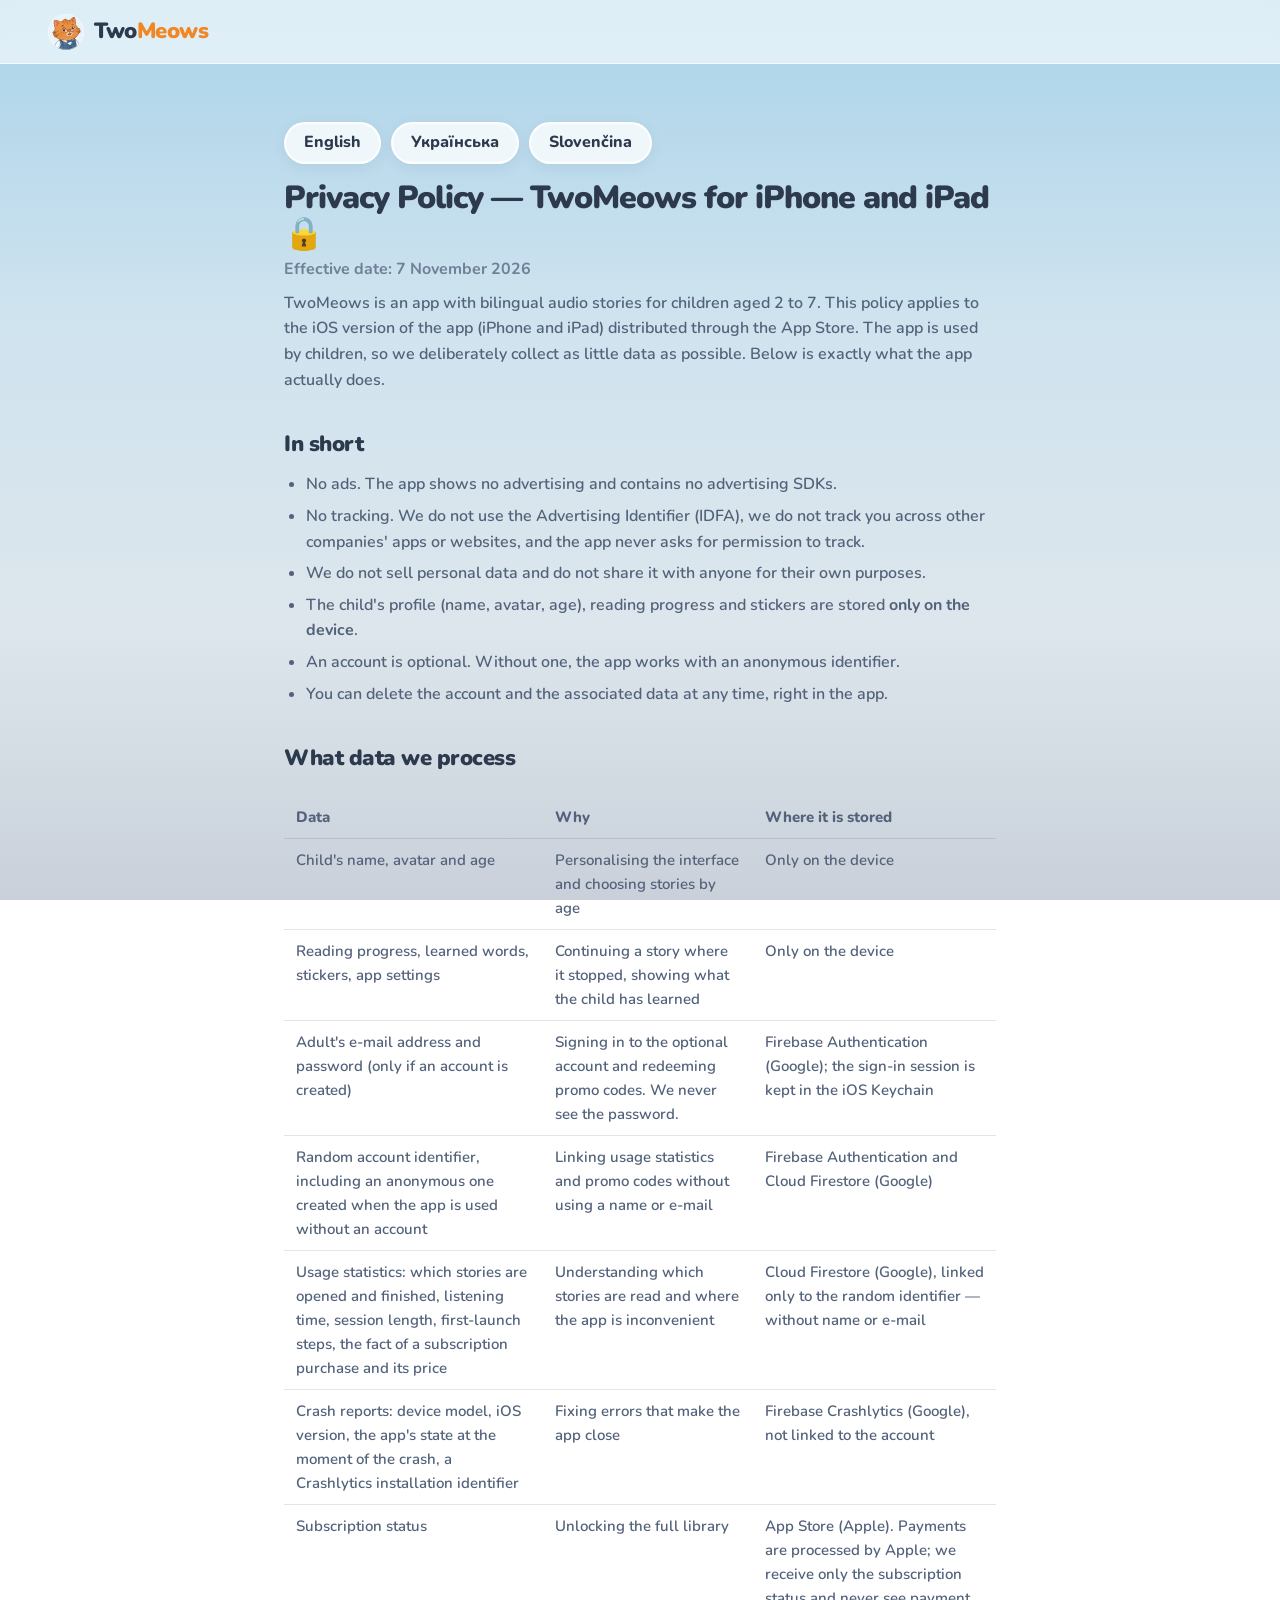
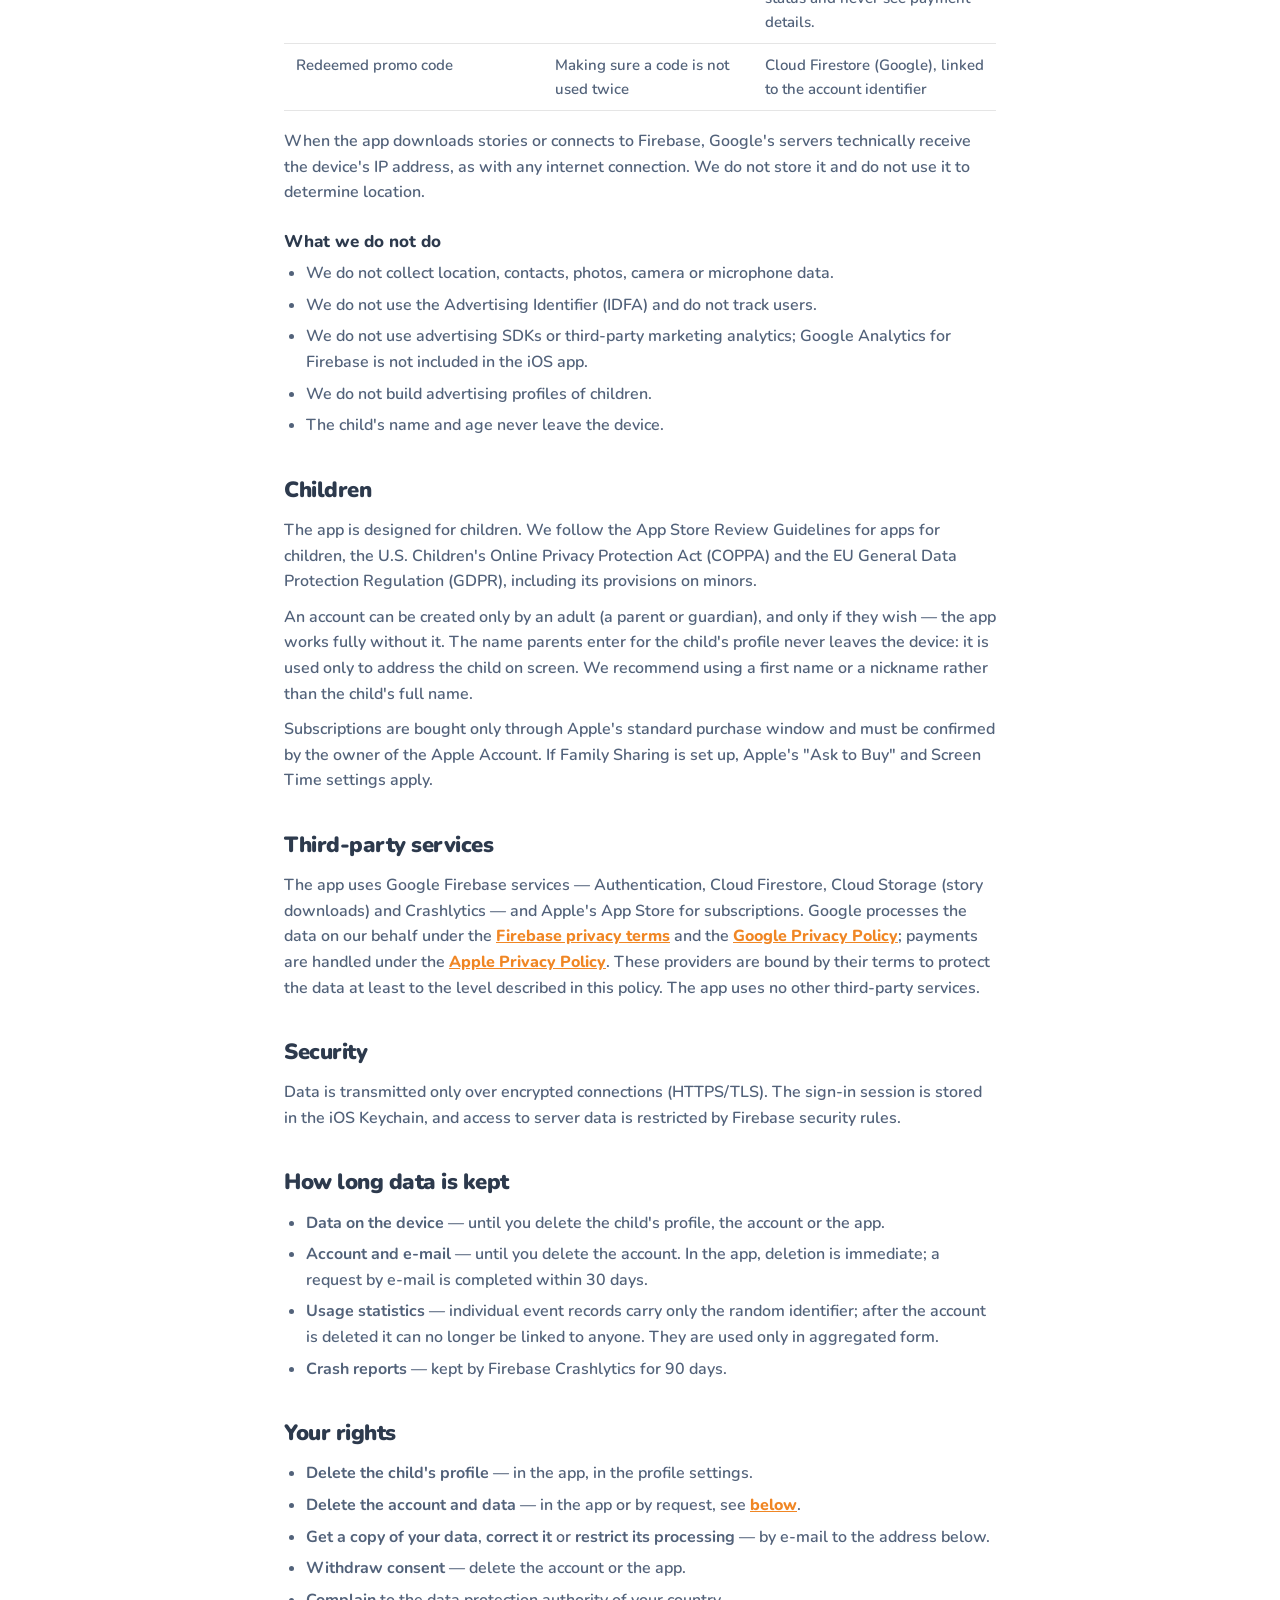
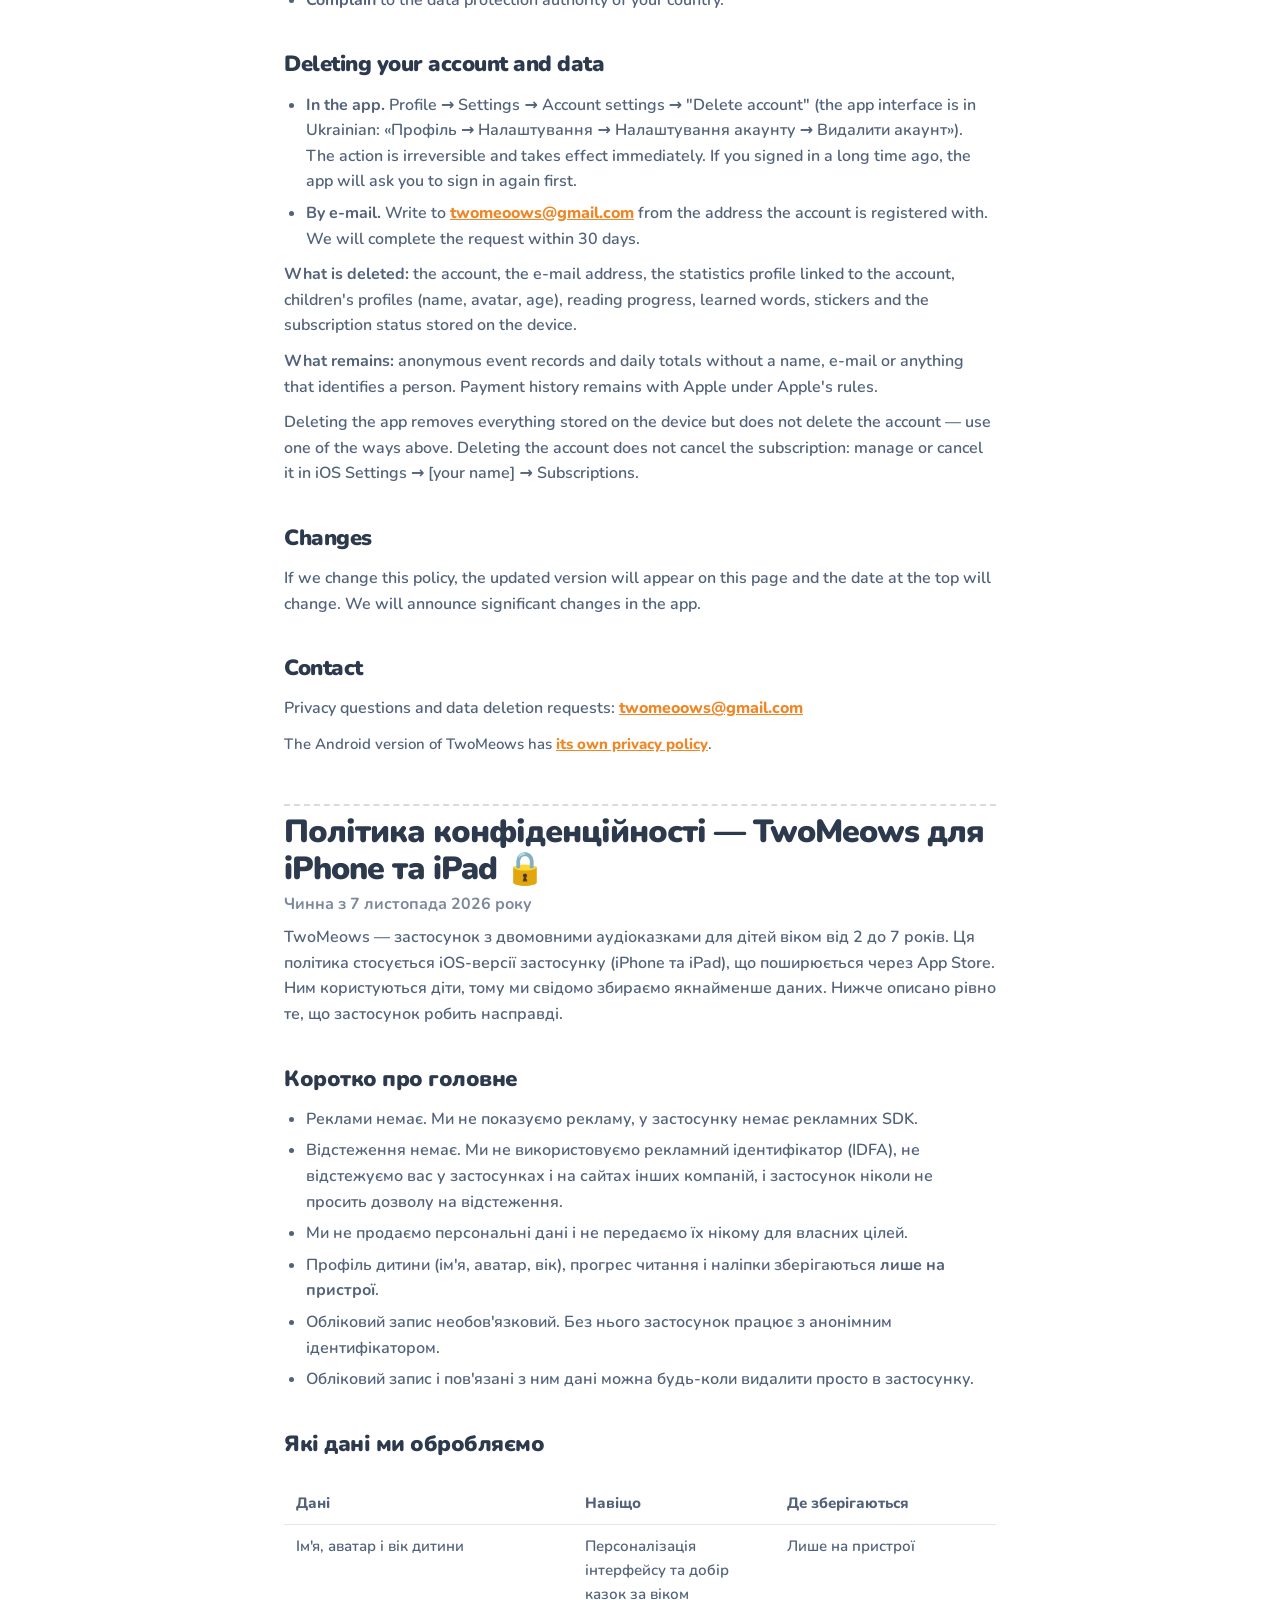
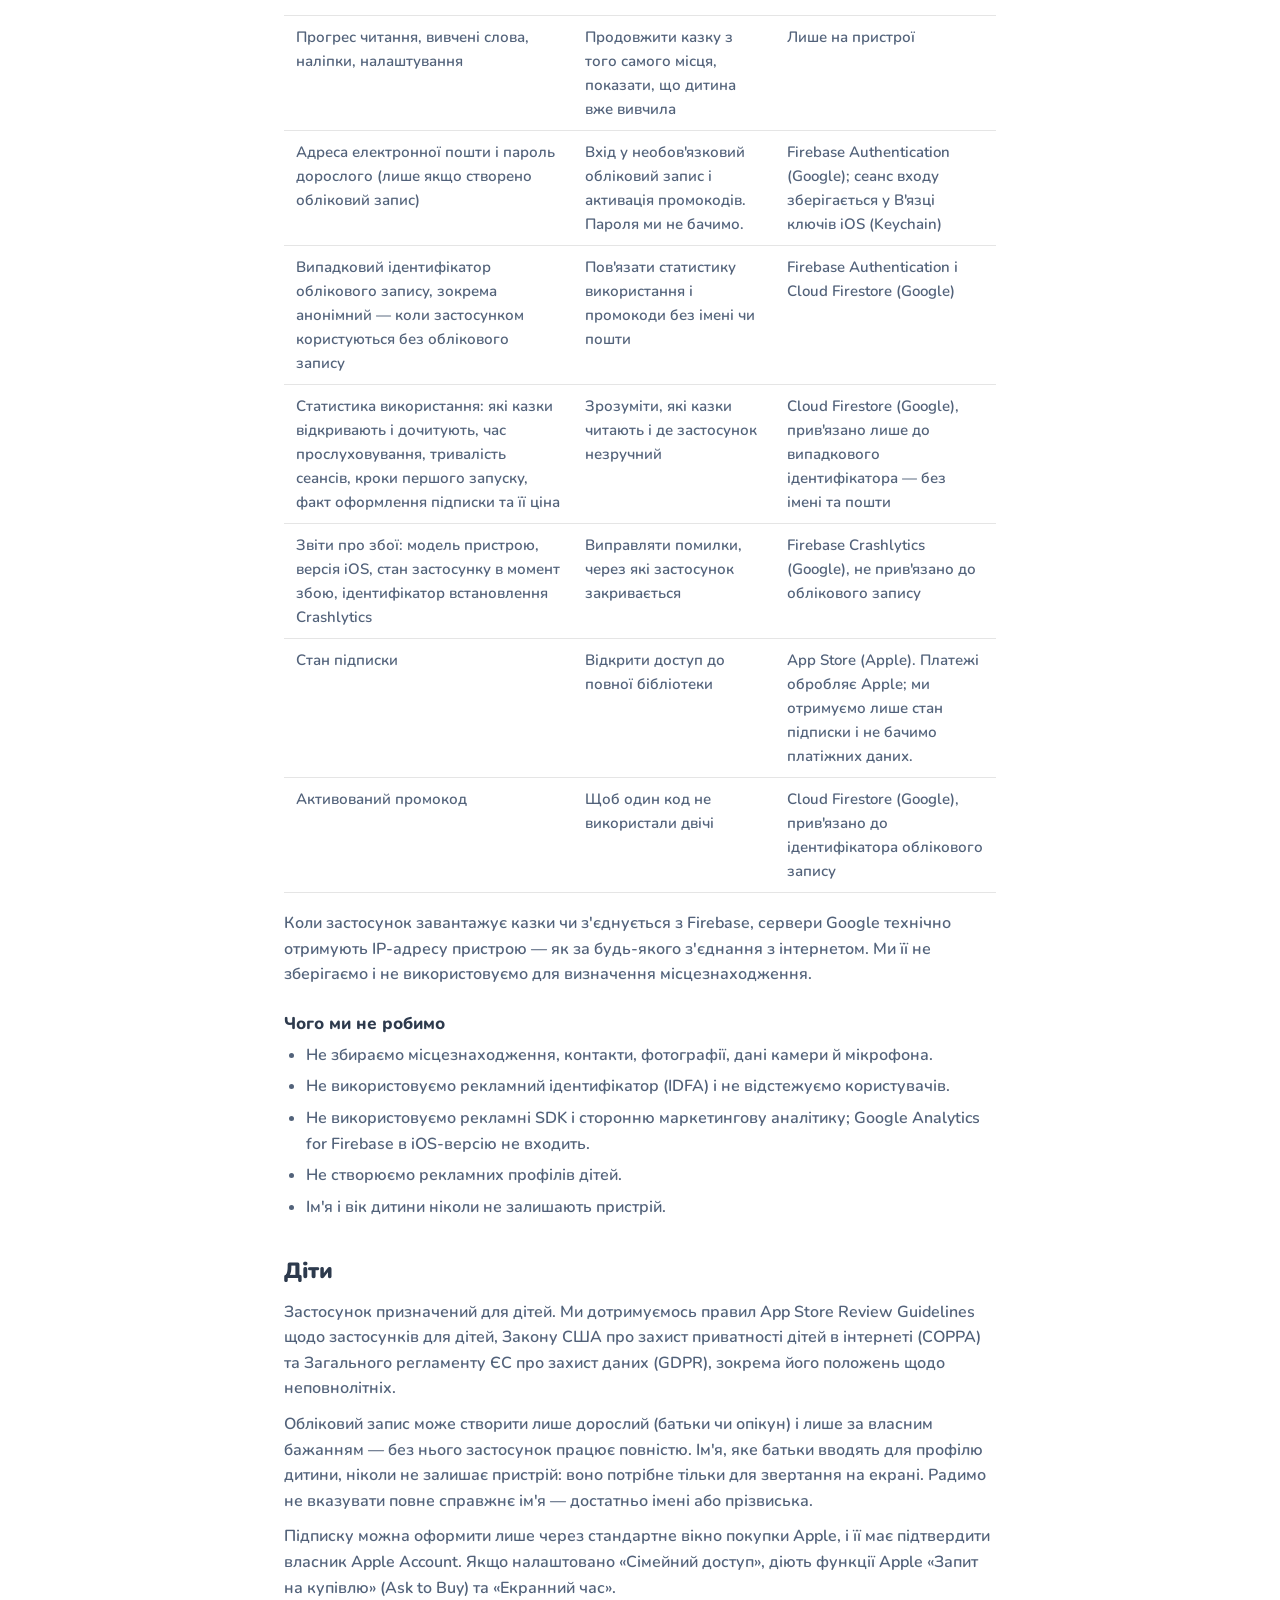
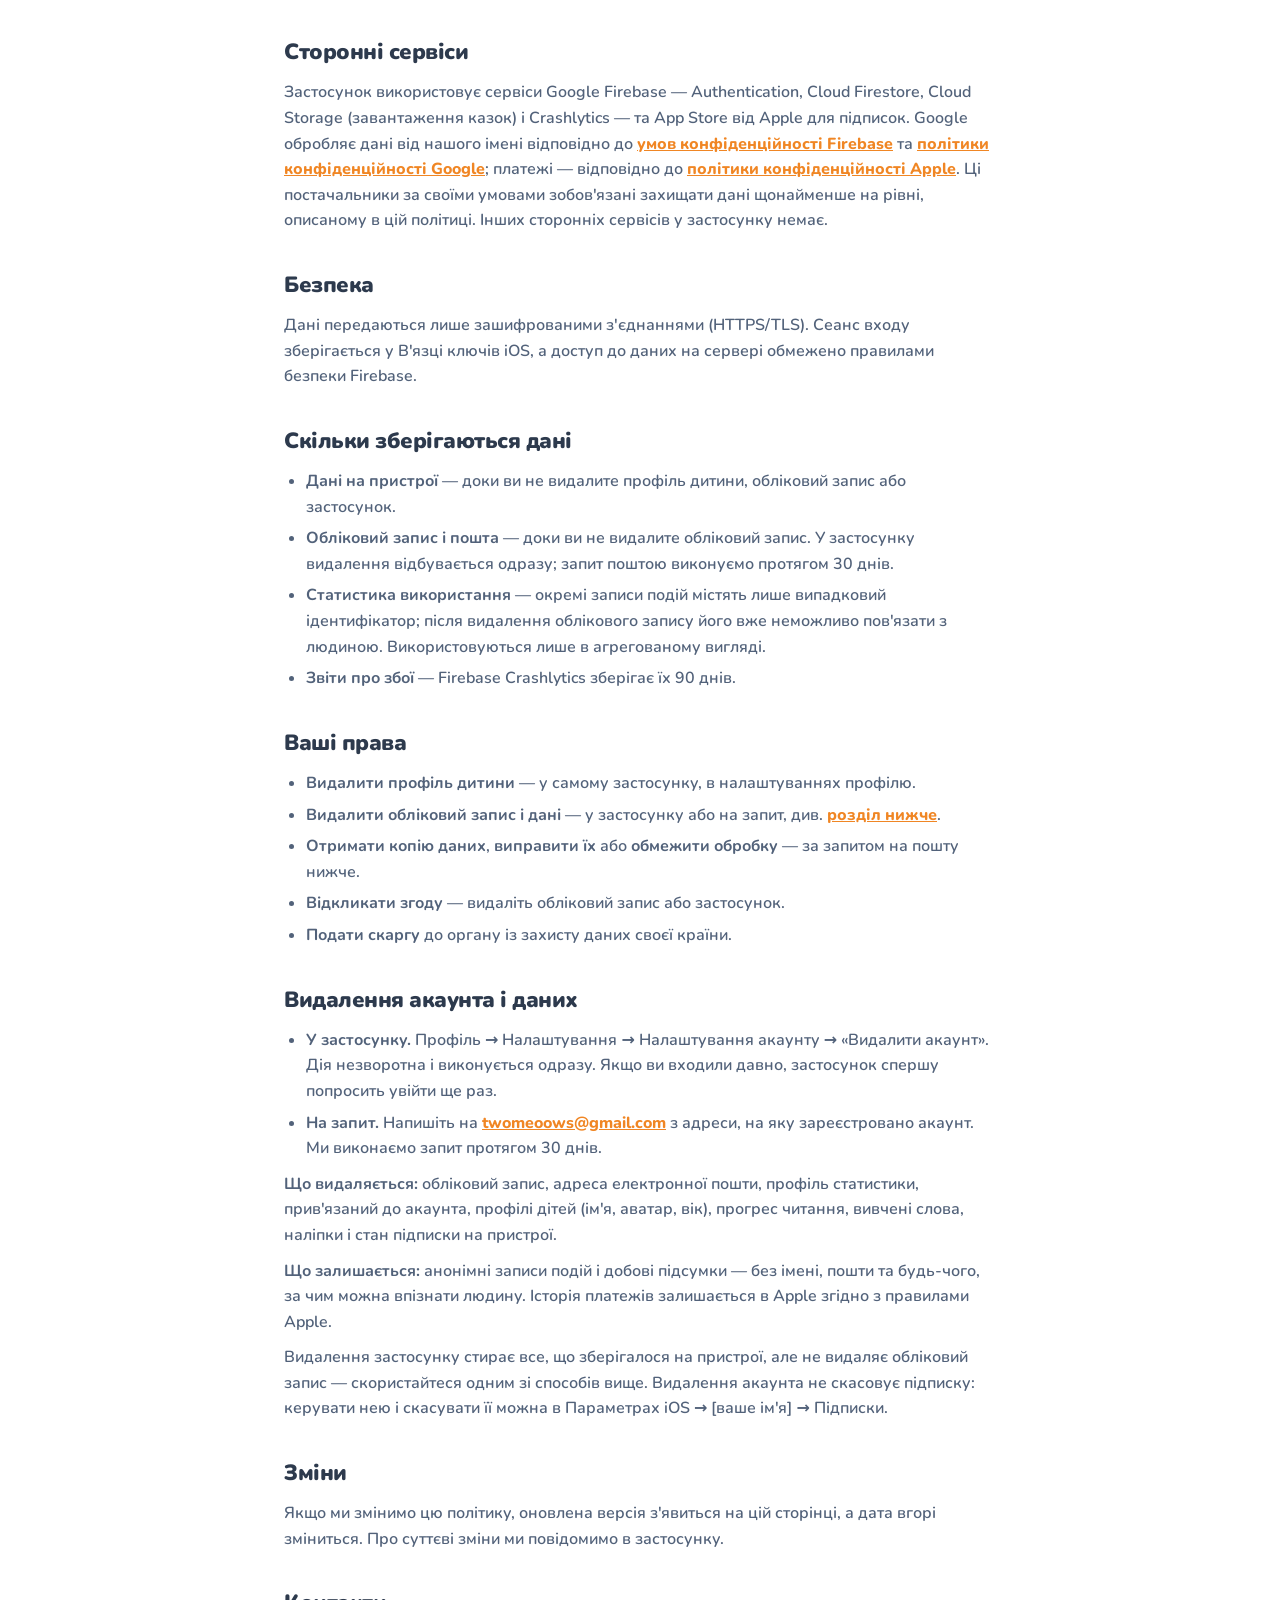
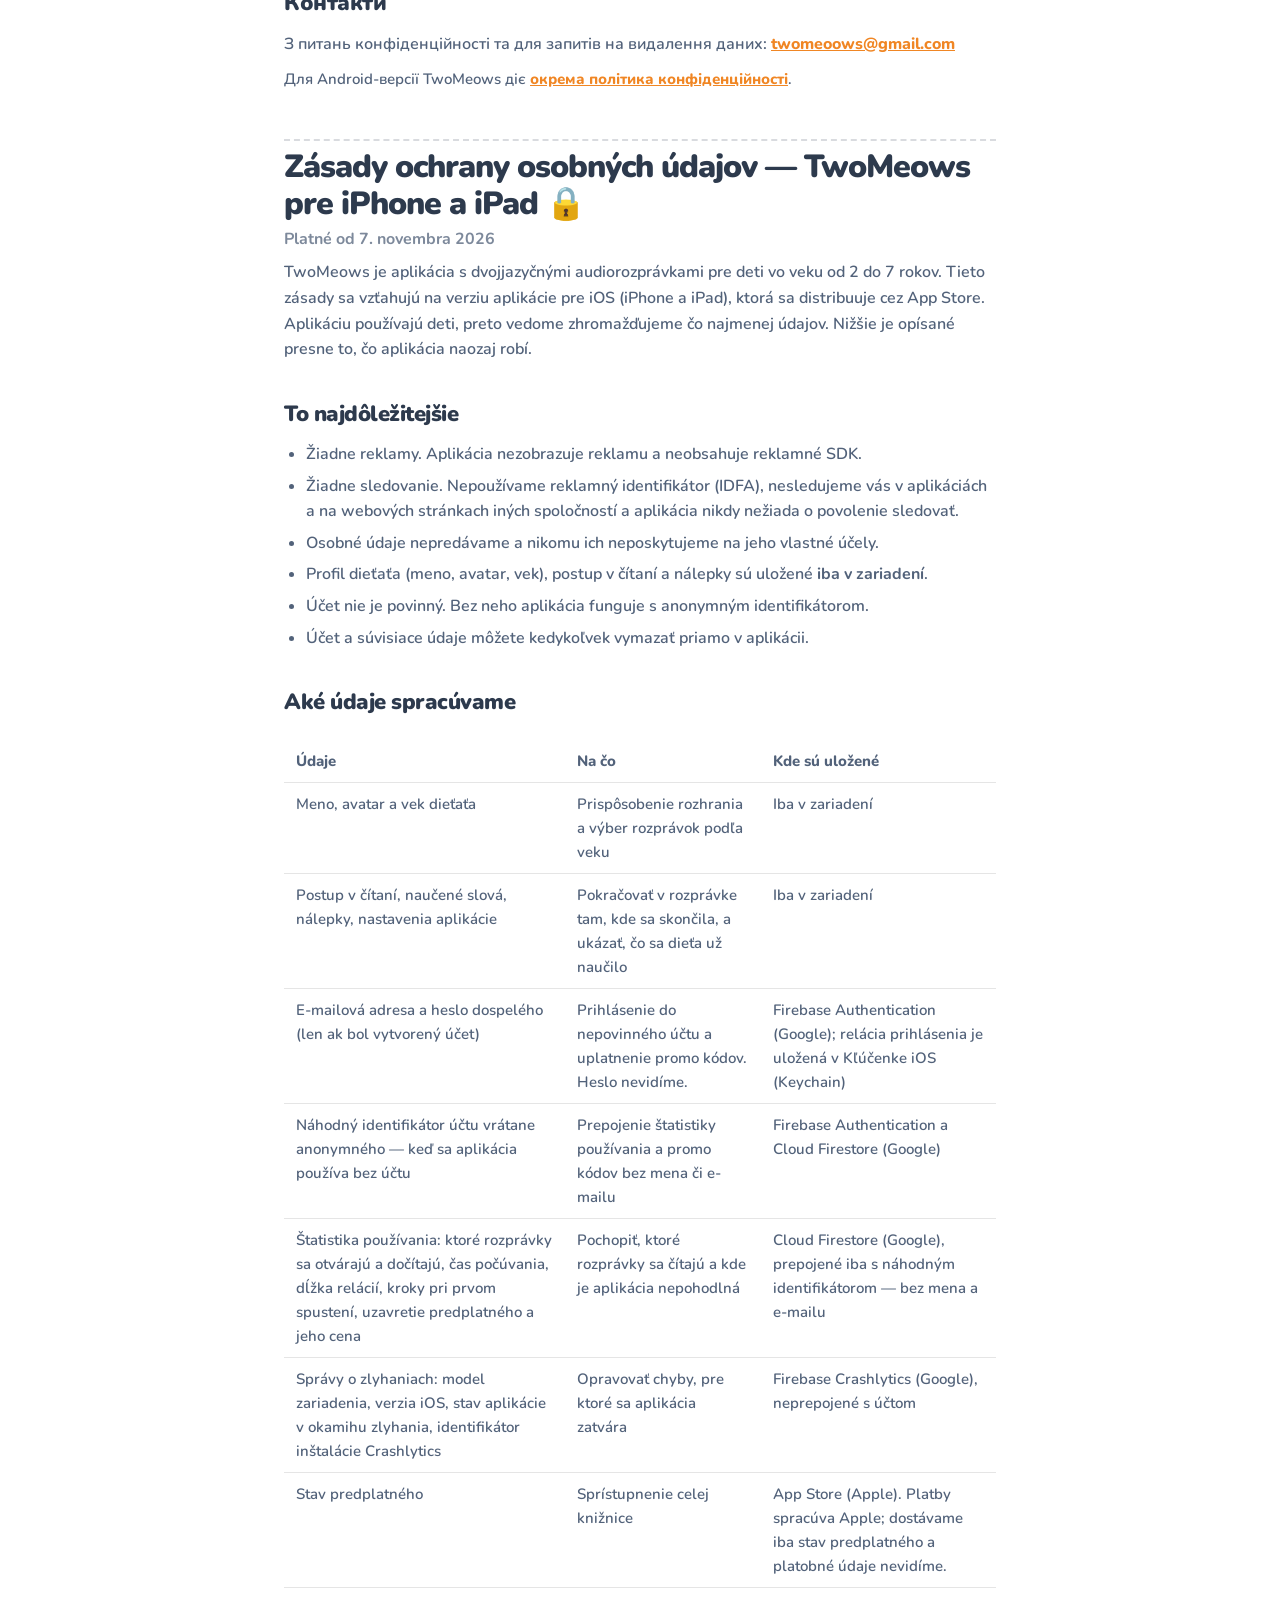
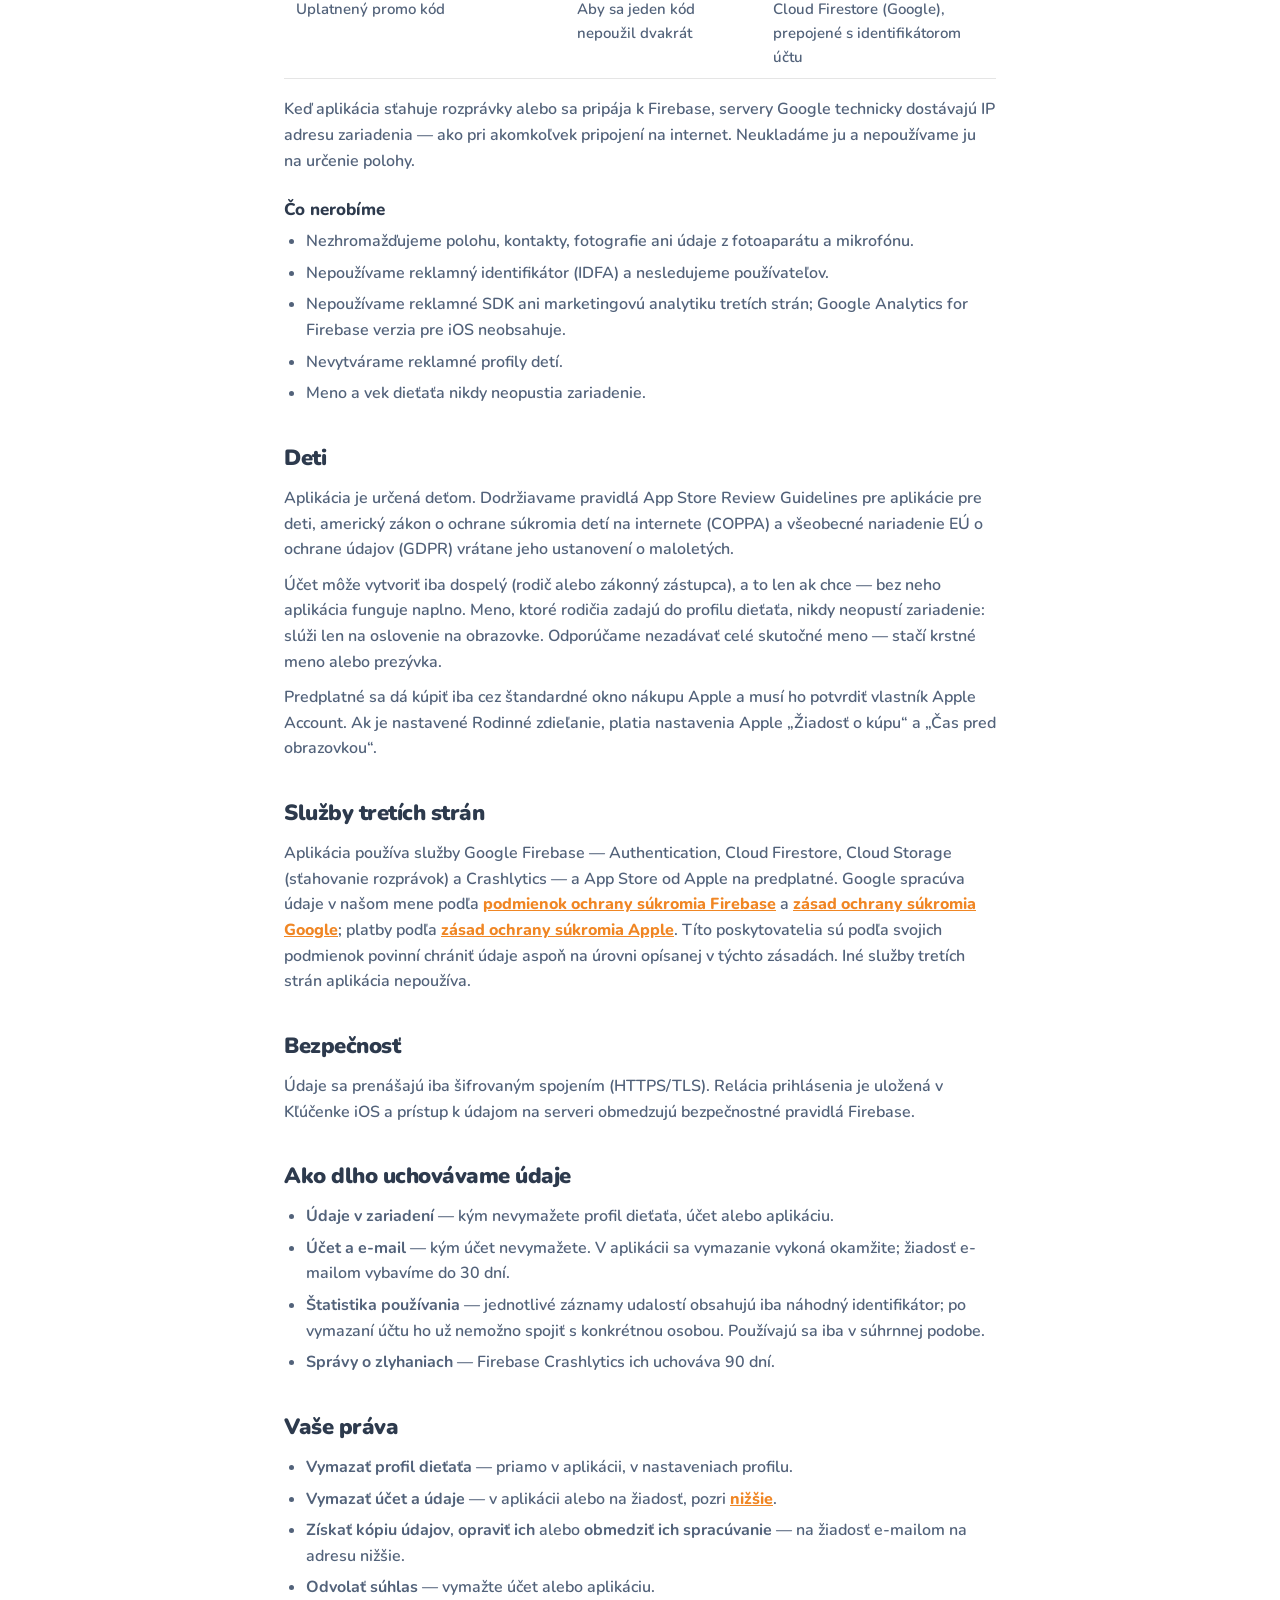
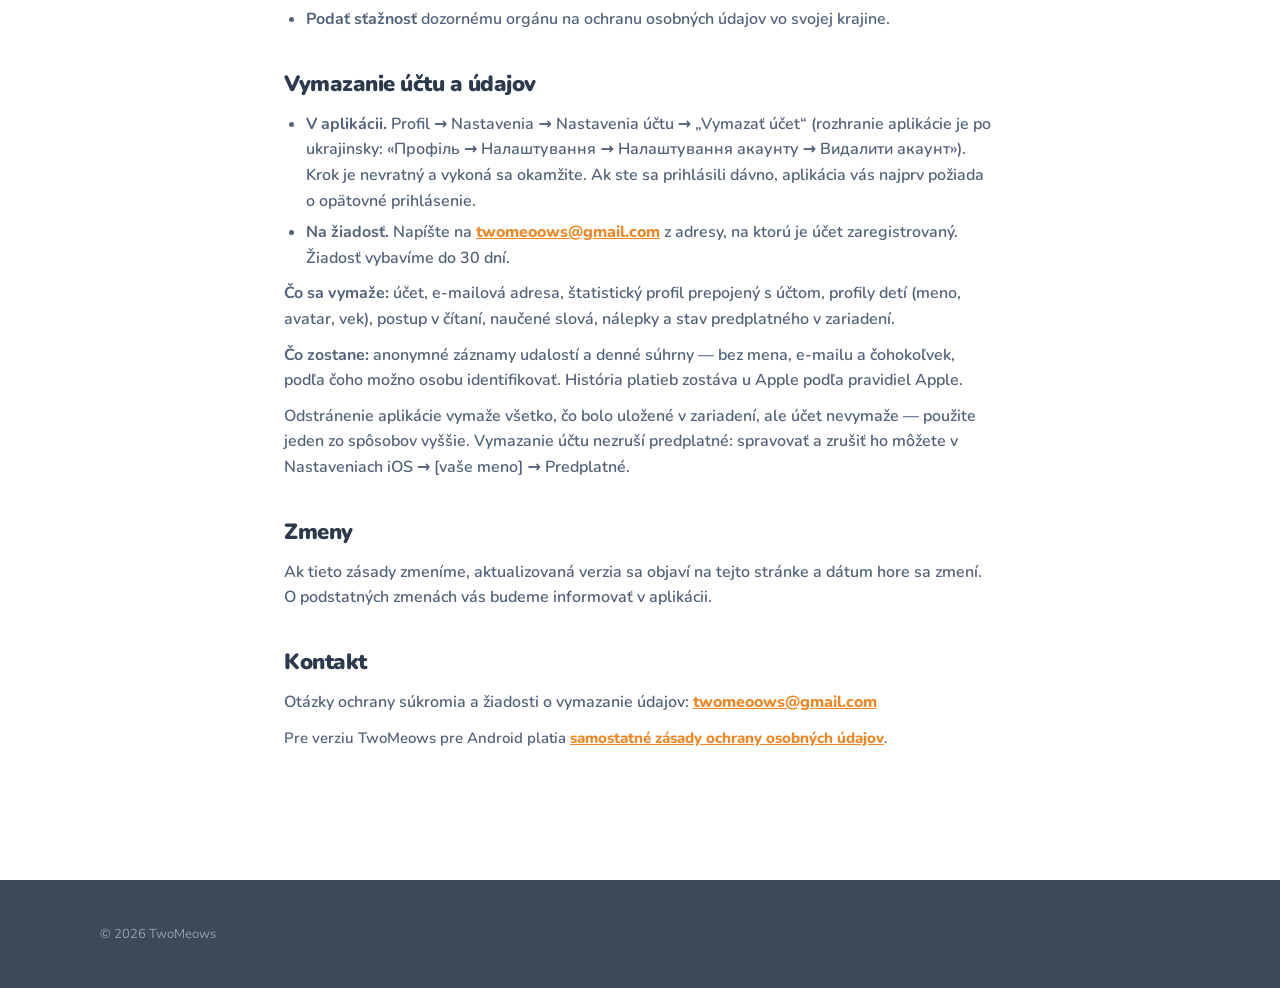
==== privacy-ios.html @ a8e54d24 "Політика конфіденційності для iOS-версії (App Store) Окрема сторінка privacy-ios.html трьома мовами " ====
<!DOCTYPE html>
<html lang="en">
<head>
  <meta charset="UTF-8">
  <meta name="viewport" content="width=device-width, initial-scale=1.0">
  <title>Privacy Policy (iOS) — TwoMeows</title>
  <meta name="description" content="Privacy policy of TwoMeows for iPhone and iPad: what data the app processes, where it is stored, and how to delete it.">
  <meta name="theme-color" content="#a9d3e9">
  <link rel="canonical" href="https://twomeows.github.io/privacy-ios.html">
  <meta property="og:title" content="Privacy Policy (iOS) — TwoMeows">
  <meta property="og:type" content="article">
  <meta property="og:url" content="https://twomeows.github.io/privacy-ios.html">
  <meta property="og:site_name" content="TwoMeows">
  <link rel="icon" type="image/svg+xml" href="assets/favicon.svg">
  <link rel="preconnect" href="https://fonts.googleapis.com">
  <link rel="preconnect" href="https://fonts.gstatic.com" crossorigin>
  <link href="https://fonts.googleapis.com/css2?family=Nunito:wght@400;600;700;800;900&display=swap" rel="stylesheet">
  <link rel="stylesheet" href="css/style.css">
  <style>
    /* Same layout as privacy.html (the Android policy), plus a language switch:
       App Review reads English, the site's main audience reads Ukrainian and Slovak. */
    .legal { max-width: 760px; margin: 0 auto; padding: calc(var(--header-h) + 40px) 24px 80px; }
    .legal h1 { font-size: 32px; margin-bottom: 4px; }
    .legal h2 { font-size: 22px; text-align: left; margin: 34px 0 10px; }
    .legal h3 { font-size: 17px; text-align: left; margin: 22px 0 6px; }
    .legal p, .legal li { color: var(--ink-soft); font-weight: 600; }
    .legal p { margin-bottom: 10px; }
    .legal ul { padding-left: 22px; margin-bottom: 10px; }
    .legal li { margin-bottom: 6px; }
    .legal .updated { color: var(--ink-soft); font-weight: 700; opacity: .75; margin-bottom: 8px; }
    .legal table { width: 100%; border-collapse: collapse; margin: 10px 0 18px; font-size: 15px; }
    .legal th, .legal td { text-align: left; padding: 9px 12px; border-bottom: 1px solid rgba(0,0,0,.1); vertical-align: top; color: var(--ink-soft); font-weight: 600; }
    .legal th { font-weight: 800; }
    .legal .tablewrap { overflow-x: auto; }
    .legal a { color: var(--accent-dark); font-weight: 800; }
    .langs { display: flex; flex-wrap: wrap; gap: 10px; margin: 18px 0 8px; }
    .langs a {
      text-decoration: none; color: var(--ink); font-weight: 800;
      background: var(--card-bg); border: 2px solid var(--card-border);
      border-radius: 999px; padding: 6px 18px; box-shadow: var(--shadow-soft);
    }
    .langs a:hover { color: var(--accent-dark); }
    .lang-block { border-top: 2px dashed rgba(45, 58, 77, .18); margin-top: 48px; padding-top: 8px; }
    .lang-block:first-of-type { border-top: 0; margin-top: 8px; }
    .platform-note { font-size: 15px; }
    @media (max-width: 520px) {
      .legal { padding-left: 16px; padding-right: 16px; }
      .legal h1 { font-size: 26px; }
      .legal th, .legal td { padding: 8px 8px; font-size: 14px; overflow-wrap: anywhere; }
    }
  </style>
</head>
<body>
  <header class="site-header">
    <a class="logo" href="index.html">
      <img src="assets/cats/meows_logo.svg" alt="" class="logo-icon">
      <span class="logo-text">Two<em>Meows</em></span>
    </a>
  </header>

  <main class="legal">
    <nav class="langs" aria-label="Language">
      <a href="#en" hreflang="en">English</a>
      <a href="#uk" hreflang="uk">Українська</a>
      <a href="#sk" hreflang="sk">Slovenčina</a>
    </nav>

    <!-- ═══════════════ ENGLISH ═══════════════ -->
    <section class="lang-block" id="en" lang="en">
      <h1>Privacy Policy — TwoMeows for iPhone and iPad 🔒</h1>
      <p class="updated">Effective date: 7 November 2026</p>

      <p>TwoMeows is an app with bilingual audio stories for children aged 2 to 7. This policy
      applies to the iOS version of the app (iPhone and iPad) distributed through the App Store.
      The app is used by children, so we deliberately collect as little data as possible.
      Below is exactly what the app actually does.</p>

      <h2>In short</h2>
      <ul>
        <li>No ads. The app shows no advertising and contains no advertising SDKs.</li>
        <li>No tracking. We do not use the Advertising Identifier (IDFA), we do not track you
        across other companies' apps or websites, and the app never asks for permission to track.</li>
        <li>We do not sell personal data and do not share it with anyone for their own purposes.</li>
        <li>The child's profile (name, avatar, age), reading progress and stickers are stored
        <strong>only on the device</strong>.</li>
        <li>An account is optional. Without one, the app works with an anonymous identifier.</li>
        <li>You can delete the account and the associated data at any time, right in the app.</li>
      </ul>

      <h2>What data we process</h2>
      <div class="tablewrap">
      <table>
        <thead>
          <tr><th>Data</th><th>Why</th><th>Where it is stored</th></tr>
        </thead>
        <tbody>
          <tr>
            <td>Child's name, avatar and age</td>
            <td>Personalising the interface and choosing stories by age</td>
            <td>Only on the device</td>
          </tr>
          <tr>
            <td>Reading progress, learned words, stickers, app settings</td>
            <td>Continuing a story where it stopped, showing what the child has learned</td>
            <td>Only on the device</td>
          </tr>
          <tr>
            <td>Adult's e-mail address and password (only if an account is created)</td>
            <td>Signing in to the optional account and redeeming promo codes. We never see the password.</td>
            <td>Firebase Authentication (Google); the sign-in session is kept in the iOS Keychain</td>
          </tr>
          <tr>
            <td>Random account identifier, including an anonymous one created when the app is used without an account</td>
            <td>Linking usage statistics and promo codes without using a name or e-mail</td>
            <td>Firebase Authentication and Cloud Firestore (Google)</td>
          </tr>
          <tr>
            <td>Usage statistics: which stories are opened and finished, listening time, session length, first-launch steps, the fact of a subscription purchase and its price</td>
            <td>Understanding which stories are read and where the app is inconvenient</td>
            <td>Cloud Firestore (Google), linked only to the random identifier — without name or e-mail</td>
          </tr>
          <tr>
            <td>Crash reports: device model, iOS version, the app's state at the moment of the crash, a Crashlytics installation identifier</td>
            <td>Fixing errors that make the app close</td>
            <td>Firebase Crashlytics (Google), not linked to the account</td>
          </tr>
          <tr>
            <td>Subscription status</td>
            <td>Unlocking the full library</td>
            <td>App Store (Apple). Payments are processed by Apple; we receive only the subscription status and never see payment details.</td>
          </tr>
          <tr>
            <td>Redeemed promo code</td>
            <td>Making sure a code is not used twice</td>
            <td>Cloud Firestore (Google), linked to the account identifier</td>
          </tr>
        </tbody>
      </table>
      </div>
      <p>When the app downloads stories or connects to Firebase, Google's servers technically
      receive the device's IP address, as with any internet connection. We do not store it and do
      not use it to determine location.</p>

      <h3>What we do not do</h3>
      <ul>
        <li>We do not collect location, contacts, photos, camera or microphone data.</li>
        <li>We do not use the Advertising Identifier (IDFA) and do not track users.</li>
        <li>We do not use advertising SDKs or third-party marketing analytics; Google Analytics for Firebase is not included in the iOS app.</li>
        <li>We do not build advertising profiles of children.</li>
        <li>The child's name and age never leave the device.</li>
      </ul>

      <h2>Children</h2>
      <p>The app is designed for children. We follow the App Store Review Guidelines for apps for
      children, the U.S. Children's Online Privacy Protection Act (COPPA) and the EU General Data
      Protection Regulation (GDPR), including its provisions on minors.</p>
      <p>An account can be created only by an adult (a parent or guardian), and only if they wish —
      the app works fully without it. The name parents enter for the child's profile never leaves
      the device: it is used only to address the child on screen. We recommend using a first name
      or a nickname rather than the child's full name.</p>
      <p>Subscriptions are bought only through Apple's standard purchase window and must be
      confirmed by the owner of the Apple Account. If Family Sharing is set up, Apple's
      "Ask to Buy" and Screen Time settings apply.</p>

      <h2>Third-party services</h2>
      <p>The app uses Google Firebase services — Authentication, Cloud Firestore, Cloud Storage
      (story downloads) and Crashlytics — and Apple's App Store for subscriptions. Google
      processes the data on our behalf under the
      <a href="https://firebase.google.com/support/privacy" target="_blank" rel="noopener">Firebase privacy terms</a>
      and the <a href="https://policies.google.com/privacy" target="_blank" rel="noopener">Google Privacy Policy</a>;
      payments are handled under the
      <a href="https://www.apple.com/legal/privacy/" target="_blank" rel="noopener">Apple Privacy Policy</a>.
      These providers are bound by their terms to protect the data at least to the level described
      in this policy. The app uses no other third-party services.</p>

      <h2>Security</h2>
      <p>Data is transmitted only over encrypted connections (HTTPS/TLS). The sign-in session is
      stored in the iOS Keychain, and access to server data is restricted by Firebase security rules.</p>

      <h2>How long data is kept</h2>
      <ul>
        <li><strong>Data on the device</strong> — until you delete the child's profile, the account or the app.</li>
        <li><strong>Account and e-mail</strong> — until you delete the account. In the app, deletion is
        immediate; a request by e-mail is completed within 30 days.</li>
        <li><strong>Usage statistics</strong> — individual event records carry only the random identifier;
        after the account is deleted it can no longer be linked to anyone. They are used only in aggregated form.</li>
        <li><strong>Crash reports</strong> — kept by Firebase Crashlytics for 90 days.</li>
      </ul>

      <h2>Your rights</h2>
      <ul>
        <li><strong>Delete the child's profile</strong> — in the app, in the profile settings.</li>
        <li><strong>Delete the account and data</strong> — in the app or by request, see <a href="#delete-en">below</a>.</li>
        <li><strong>Get a copy of your data</strong>, <strong>correct it</strong> or <strong>restrict its processing</strong> — by e-mail to the address below.</li>
        <li><strong>Withdraw consent</strong> — delete the account or the app.</li>
        <li><strong>Complain</strong> to the data protection authority of your country.</li>
      </ul>

      <h2 id="delete-en">Deleting your account and data</h2>
      <ul>
        <li><strong>In the app.</strong> Profile → Settings → Account settings → "Delete account" (the app interface is in Ukrainian: «Профіль → Налаштування → Налаштування акаунту → Видалити акаунт»).
        The action is irreversible and takes effect immediately. If you signed in a long time ago,
        the app will ask you to sign in again first.</li>
        <li><strong>By e-mail.</strong> Write to <a href="mailto:twomeoows@gmail.com">twomeoows@gmail.com</a>
        from the address the account is registered with. We will complete the request within 30 days.</li>
      </ul>
      <p><strong>What is deleted:</strong> the account, the e-mail address, the statistics profile
      linked to the account, children's profiles (name, avatar, age), reading progress, learned
      words, stickers and the subscription status stored on the device.</p>
      <p><strong>What remains:</strong> anonymous event records and daily totals without a name,
      e-mail or anything that identifies a person. Payment history remains with Apple under Apple's rules.</p>
      <p>Deleting the app removes everything stored on the device but does not delete the account —
      use one of the ways above. Deleting the account does not cancel the subscription: manage or
      cancel it in iOS Settings → [your name] → Subscriptions.</p>

      <h2>Changes</h2>
      <p>If we change this policy, the updated version will appear on this page and the date at the
      top will change. We will announce significant changes in the app.</p>

      <h2>Contact</h2>
      <p>Privacy questions and data deletion requests:
      <a href="mailto:twomeoows@gmail.com">twomeoows@gmail.com</a></p>
      <p class="platform-note">The Android version of TwoMeows has <a href="privacy.html">its own privacy policy</a>.</p>
    </section>

    <!-- ═══════════════ УКРАЇНСЬКА ═══════════════ -->
    <section class="lang-block" id="uk" lang="uk">
      <h1>Політика конфіденційності — TwoMeows для iPhone та iPad 🔒</h1>
      <p class="updated">Чинна з 7 листопада 2026 року</p>

      <p>TwoMeows — застосунок з двомовними аудіоказками для дітей віком від 2 до 7 років. Ця
      політика стосується iOS-версії застосунку (iPhone та iPad), що поширюється через App Store.
      Ним користуються діти, тому ми свідомо збираємо якнайменше даних. Нижче описано рівно те,
      що застосунок робить насправді.</p>

      <h2>Коротко про головне</h2>
      <ul>
        <li>Реклами немає. Ми не показуємо рекламу, у застосунку немає рекламних SDK.</li>
        <li>Відстеження немає. Ми не використовуємо рекламний ідентифікатор (IDFA), не відстежуємо
        вас у застосунках і на сайтах інших компаній, і застосунок ніколи не просить дозволу на відстеження.</li>
        <li>Ми не продаємо персональні дані і не передаємо їх нікому для власних цілей.</li>
        <li>Профіль дитини (ім'я, аватар, вік), прогрес читання і наліпки зберігаються
        <strong>лише на пристрої</strong>.</li>
        <li>Обліковий запис необов'язковий. Без нього застосунок працює з анонімним ідентифікатором.</li>
        <li>Обліковий запис і пов'язані з ним дані можна будь-коли видалити просто в застосунку.</li>
      </ul>

      <h2>Які дані ми обробляємо</h2>
      <div class="tablewrap">
      <table>
        <thead>
          <tr><th>Дані</th><th>Навіщо</th><th>Де зберігаються</th></tr>
        </thead>
        <tbody>
          <tr>
            <td>Ім'я, аватар і вік дитини</td>
            <td>Персоналізація інтерфейсу та добір казок за віком</td>
            <td>Лише на пристрої</td>
          </tr>
          <tr>
            <td>Прогрес читання, вивчені слова, наліпки, налаштування</td>
            <td>Продовжити казку з того самого місця, показати, що дитина вже вивчила</td>
            <td>Лише на пристрої</td>
          </tr>
          <tr>
            <td>Адреса електронної пошти і пароль дорослого (лише якщо створено обліковий запис)</td>
            <td>Вхід у необов'язковий обліковий запис і активація промокодів. Пароля ми не бачимо.</td>
            <td>Firebase Authentication (Google); сеанс входу зберігається у В'язці ключів iOS (Keychain)</td>
          </tr>
          <tr>
            <td>Випадковий ідентифікатор облікового запису, зокрема анонімний — коли застосунком користуються без облікового запису</td>
            <td>Пов'язати статистику використання і промокоди без імені чи пошти</td>
            <td>Firebase Authentication і Cloud Firestore (Google)</td>
          </tr>
          <tr>
            <td>Статистика використання: які казки відкривають і дочитують, час прослуховування, тривалість сеансів, кроки першого запуску, факт оформлення підписки та її ціна</td>
            <td>Зрозуміти, які казки читають і де застосунок незручний</td>
            <td>Cloud Firestore (Google), прив'язано лише до випадкового ідентифікатора — без імені та пошти</td>
          </tr>
          <tr>
            <td>Звіти про збої: модель пристрою, версія iOS, стан застосунку в момент збою, ідентифікатор встановлення Crashlytics</td>
            <td>Виправляти помилки, через які застосунок закривається</td>
            <td>Firebase Crashlytics (Google), не прив'язано до облікового запису</td>
          </tr>
          <tr>
            <td>Стан підписки</td>
            <td>Відкрити доступ до повної бібліотеки</td>
            <td>App Store (Apple). Платежі обробляє Apple; ми отримуємо лише стан підписки і не бачимо платіжних даних.</td>
          </tr>
          <tr>
            <td>Активований промокод</td>
            <td>Щоб один код не використали двічі</td>
            <td>Cloud Firestore (Google), прив'язано до ідентифікатора облікового запису</td>
          </tr>
        </tbody>
      </table>
      </div>
      <p>Коли застосунок завантажує казки чи з'єднується з Firebase, сервери Google технічно
      отримують IP-адресу пристрою — як за будь-якого з'єднання з інтернетом. Ми її не зберігаємо
      і не використовуємо для визначення місцезнаходження.</p>

      <h3>Чого ми не робимо</h3>
      <ul>
        <li>Не збираємо місцезнаходження, контакти, фотографії, дані камери й мікрофона.</li>
        <li>Не використовуємо рекламний ідентифікатор (IDFA) і не відстежуємо користувачів.</li>
        <li>Не використовуємо рекламні SDK і сторонню маркетингову аналітику; Google Analytics for Firebase в iOS-версію не входить.</li>
        <li>Не створюємо рекламних профілів дітей.</li>
        <li>Ім'я і вік дитини ніколи не залишають пристрій.</li>
      </ul>

      <h2>Діти</h2>
      <p>Застосунок призначений для дітей. Ми дотримуємось правил App Store Review Guidelines щодо
      застосунків для дітей, Закону США про захист приватності дітей в інтернеті (COPPA) та
      Загального регламенту ЄС про захист даних (GDPR), зокрема його положень щодо неповнолітніх.</p>
      <p>Обліковий запис може створити лише дорослий (батьки чи опікун) і лише за власним
      бажанням — без нього застосунок працює повністю. Ім'я, яке батьки вводять для профілю
      дитини, ніколи не залишає пристрій: воно потрібне тільки для звертання на екрані. Радимо не
      вказувати повне справжнє ім'я — достатньо імені або прізвиська.</p>
      <p>Підписку можна оформити лише через стандартне вікно покупки Apple, і її має підтвердити
      власник Apple Account. Якщо налаштовано «Сімейний доступ», діють функції Apple
      «Запит на купівлю» (Ask to Buy) та «Екранний час».</p>

      <h2>Сторонні сервіси</h2>
      <p>Застосунок використовує сервіси Google Firebase — Authentication, Cloud Firestore,
      Cloud Storage (завантаження казок) і Crashlytics — та App Store від Apple для підписок.
      Google обробляє дані від нашого імені відповідно до
      <a href="https://firebase.google.com/support/privacy" target="_blank" rel="noopener">умов конфіденційності Firebase</a>
      та <a href="https://policies.google.com/privacy" target="_blank" rel="noopener">політики конфіденційності Google</a>;
      платежі — відповідно до
      <a href="https://www.apple.com/legal/privacy/" target="_blank" rel="noopener">політики конфіденційності Apple</a>.
      Ці постачальники за своїми умовами зобов'язані захищати дані щонайменше на рівні, описаному
      в цій політиці. Інших сторонніх сервісів у застосунку немає.</p>

      <h2>Безпека</h2>
      <p>Дані передаються лише зашифрованими з'єднаннями (HTTPS/TLS). Сеанс входу зберігається у
      В'язці ключів iOS, а доступ до даних на сервері обмежено правилами безпеки Firebase.</p>

      <h2>Скільки зберігаються дані</h2>
      <ul>
        <li><strong>Дані на пристрої</strong> — доки ви не видалите профіль дитини, обліковий запис або застосунок.</li>
        <li><strong>Обліковий запис і пошта</strong> — доки ви не видалите обліковий запис. У застосунку
        видалення відбувається одразу; запит поштою виконуємо протягом 30 днів.</li>
        <li><strong>Статистика використання</strong> — окремі записи подій містять лише випадковий
        ідентифікатор; після видалення облікового запису його вже неможливо пов'язати з людиною.
        Використовуються лише в агрегованому вигляді.</li>
        <li><strong>Звіти про збої</strong> — Firebase Crashlytics зберігає їх 90 днів.</li>
      </ul>

      <h2>Ваші права</h2>
      <ul>
        <li><strong>Видалити профіль дитини</strong> — у самому застосунку, в налаштуваннях профілю.</li>
        <li><strong>Видалити обліковий запис і дані</strong> — у застосунку або на запит, див. <a href="#delete-uk">розділ нижче</a>.</li>
        <li><strong>Отримати копію даних</strong>, <strong>виправити їх</strong> або <strong>обмежити обробку</strong> — за запитом на пошту нижче.</li>
        <li><strong>Відкликати згоду</strong> — видаліть обліковий запис або застосунок.</li>
        <li><strong>Подати скаргу</strong> до органу із захисту даних своєї країни.</li>
      </ul>

      <h2 id="delete-uk">Видалення акаунта і даних</h2>
      <ul>
        <li><strong>У застосунку.</strong> Профіль → Налаштування → Налаштування акаунту →
        «Видалити акаунт». Дія незворотна і виконується одразу. Якщо ви входили давно, застосунок
        спершу попросить увійти ще раз.</li>
        <li><strong>На запит.</strong> Напишіть на <a href="mailto:twomeoows@gmail.com">twomeoows@gmail.com</a>
        з адреси, на яку зареєстровано акаунт. Ми виконаємо запит протягом 30 днів.</li>
      </ul>
      <p><strong>Що видаляється:</strong> обліковий запис, адреса електронної пошти, профіль
      статистики, прив'язаний до акаунта, профілі дітей (ім'я, аватар, вік), прогрес читання,
      вивчені слова, наліпки і стан підписки на пристрої.</p>
      <p><strong>Що залишається:</strong> анонімні записи подій і добові підсумки — без імені,
      пошти та будь-чого, за чим можна впізнати людину. Історія платежів залишається в Apple згідно
      з правилами Apple.</p>
      <p>Видалення застосунку стирає все, що зберігалося на пристрої, але не видаляє обліковий запис —
      скористайтеся одним зі способів вище. Видалення акаунта не скасовує підписку: керувати нею і
      скасувати її можна в Параметрах iOS → [ваше ім'я] → Підписки.</p>

      <h2>Зміни</h2>
      <p>Якщо ми змінимо цю політику, оновлена версія з'явиться на цій сторінці, а дата вгорі
      зміниться. Про суттєві зміни ми повідомимо в застосунку.</p>

      <h2>Контакти</h2>
      <p>З питань конфіденційності та для запитів на видалення даних:
      <a href="mailto:twomeoows@gmail.com">twomeoows@gmail.com</a></p>
      <p class="platform-note">Для Android-версії TwoMeows діє <a href="privacy.html">окрема політика конфіденційності</a>.</p>
    </section>

    <!-- ═══════════════ SLOVENČINA ═══════════════ -->
    <section class="lang-block" id="sk" lang="sk">
      <h1>Zásady ochrany osobných údajov — TwoMeows pre iPhone a iPad 🔒</h1>
      <p class="updated">Platné od 7. novembra 2026</p>

      <p>TwoMeows je aplikácia s dvojjazyčnými audiorozprávkami pre deti vo veku od 2 do 7 rokov.
      Tieto zásady sa vzťahujú na verziu aplikácie pre iOS (iPhone a iPad), ktorá sa distribuuje
      cez App Store. Aplikáciu používajú deti, preto vedome zhromažďujeme čo najmenej údajov.
      Nižšie je opísané presne to, čo aplikácia naozaj robí.</p>

      <h2>To najdôležitejšie</h2>
      <ul>
        <li>Žiadne reklamy. Aplikácia nezobrazuje reklamu a neobsahuje reklamné SDK.</li>
        <li>Žiadne sledovanie. Nepoužívame reklamný identifikátor (IDFA), nesledujeme vás
        v aplikáciách a na webových stránkach iných spoločností a aplikácia nikdy nežiada o povolenie sledovať.</li>
        <li>Osobné údaje nepredávame a nikomu ich neposkytujeme na jeho vlastné účely.</li>
        <li>Profil dieťaťa (meno, avatar, vek), postup v čítaní a nálepky sú uložené
        <strong>iba v zariadení</strong>.</li>
        <li>Účet nie je povinný. Bez neho aplikácia funguje s anonymným identifikátorom.</li>
        <li>Účet a súvisiace údaje môžete kedykoľvek vymazať priamo v aplikácii.</li>
      </ul>

      <h2>Aké údaje spracúvame</h2>
      <div class="tablewrap">
      <table>
        <thead>
          <tr><th>Údaje</th><th>Na čo</th><th>Kde sú uložené</th></tr>
        </thead>
        <tbody>
          <tr>
            <td>Meno, avatar a vek dieťaťa</td>
            <td>Prispôsobenie rozhrania a výber rozprávok podľa veku</td>
            <td>Iba v zariadení</td>
          </tr>
          <tr>
            <td>Postup v čítaní, naučené slová, nálepky, nastavenia aplikácie</td>
            <td>Pokračovať v rozprávke tam, kde sa skončila, a ukázať, čo sa dieťa už naučilo</td>
            <td>Iba v zariadení</td>
          </tr>
          <tr>
            <td>E-mailová adresa a heslo dospelého (len ak bol vytvorený účet)</td>
            <td>Prihlásenie do nepovinného účtu a uplatnenie promo kódov. Heslo nevidíme.</td>
            <td>Firebase Authentication (Google); relácia prihlásenia je uložená v Kľúčenke iOS (Keychain)</td>
          </tr>
          <tr>
            <td>Náhodný identifikátor účtu vrátane anonymného — keď sa aplikácia používa bez účtu</td>
            <td>Prepojenie štatistiky používania a promo kódov bez mena či e-mailu</td>
            <td>Firebase Authentication a Cloud Firestore (Google)</td>
          </tr>
          <tr>
            <td>Štatistika používania: ktoré rozprávky sa otvárajú a dočítajú, čas počúvania, dĺžka relácií, kroky pri prvom spustení, uzavretie predplatného a jeho cena</td>
            <td>Pochopiť, ktoré rozprávky sa čítajú a kde je aplikácia nepohodlná</td>
            <td>Cloud Firestore (Google), prepojené iba s náhodným identifikátorom — bez mena a e-mailu</td>
          </tr>
          <tr>
            <td>Správy o zlyhaniach: model zariadenia, verzia iOS, stav aplikácie v okamihu zlyhania, identifikátor inštalácie Crashlytics</td>
            <td>Opravovať chyby, pre ktoré sa aplikácia zatvára</td>
            <td>Firebase Crashlytics (Google), neprepojené s účtom</td>
          </tr>
          <tr>
            <td>Stav predplatného</td>
            <td>Sprístupnenie celej knižnice</td>
            <td>App Store (Apple). Platby spracúva Apple; dostávame iba stav predplatného a platobné údaje nevidíme.</td>
          </tr>
          <tr>
            <td>Uplatnený promo kód</td>
            <td>Aby sa jeden kód nepoužil dvakrát</td>
            <td>Cloud Firestore (Google), prepojené s identifikátorom účtu</td>
          </tr>
        </tbody>
      </table>
      </div>
      <p>Keď aplikácia sťahuje rozprávky alebo sa pripája k Firebase, servery Google technicky
      dostávajú IP adresu zariadenia — ako pri akomkoľvek pripojení na internet. Neukladáme ju
      a nepoužívame ju na určenie polohy.</p>

      <h3>Čo nerobíme</h3>
      <ul>
        <li>Nezhromažďujeme polohu, kontakty, fotografie ani údaje z fotoaparátu a mikrofónu.</li>
        <li>Nepoužívame reklamný identifikátor (IDFA) a nesledujeme používateľov.</li>
        <li>Nepoužívame reklamné SDK ani marketingovú analytiku tretích strán; Google Analytics for Firebase verzia pre iOS neobsahuje.</li>
        <li>Nevytvárame reklamné profily detí.</li>
        <li>Meno a vek dieťaťa nikdy neopustia zariadenie.</li>
      </ul>

      <h2>Deti</h2>
      <p>Aplikácia je určená deťom. Dodržiavame pravidlá App Store Review Guidelines pre aplikácie
      pre deti, americký zákon o ochrane súkromia detí na internete (COPPA) a všeobecné nariadenie
      EÚ o ochrane údajov (GDPR) vrátane jeho ustanovení o maloletých.</p>
      <p>Účet môže vytvoriť iba dospelý (rodič alebo zákonný zástupca), a to len ak chce — bez neho
      aplikácia funguje naplno. Meno, ktoré rodičia zadajú do profilu dieťaťa, nikdy neopustí
      zariadenie: slúži len na oslovenie na obrazovke. Odporúčame nezadávať celé skutočné meno —
      stačí krstné meno alebo prezývka.</p>
      <p>Predplatné sa dá kúpiť iba cez štandardné okno nákupu Apple a musí ho potvrdiť vlastník
      Apple Account. Ak je nastavené Rodinné zdieľanie, platia nastavenia Apple „Žiadosť o kúpu“
      a „Čas pred obrazovkou“.</p>

      <h2>Služby tretích strán</h2>
      <p>Aplikácia používa služby Google Firebase — Authentication, Cloud Firestore, Cloud Storage
      (sťahovanie rozprávok) a Crashlytics — a App Store od Apple na predplatné. Google spracúva
      údaje v našom mene podľa
      <a href="https://firebase.google.com/support/privacy" target="_blank" rel="noopener">podmienok ochrany súkromia Firebase</a>
      a <a href="https://policies.google.com/privacy" target="_blank" rel="noopener">zásad ochrany súkromia Google</a>;
      platby podľa
      <a href="https://www.apple.com/legal/privacy/" target="_blank" rel="noopener">zásad ochrany súkromia Apple</a>.
      Títo poskytovatelia sú podľa svojich podmienok povinní chrániť údaje aspoň na úrovni opísanej
      v týchto zásadách. Iné služby tretích strán aplikácia nepoužíva.</p>

      <h2>Bezpečnosť</h2>
      <p>Údaje sa prenášajú iba šifrovaným spojením (HTTPS/TLS). Relácia prihlásenia je uložená
      v Kľúčenke iOS a prístup k údajom na serveri obmedzujú bezpečnostné pravidlá Firebase.</p>

      <h2>Ako dlho uchovávame údaje</h2>
      <ul>
        <li><strong>Údaje v zariadení</strong> — kým nevymažete profil dieťaťa, účet alebo aplikáciu.</li>
        <li><strong>Účet a e-mail</strong> — kým účet nevymažete. V aplikácii sa vymazanie vykoná
        okamžite; žiadosť e-mailom vybavíme do 30 dní.</li>
        <li><strong>Štatistika používania</strong> — jednotlivé záznamy udalostí obsahujú iba náhodný
        identifikátor; po vymazaní účtu ho už nemožno spojiť s konkrétnou osobou. Používajú sa
        iba v súhrnnej podobe.</li>
        <li><strong>Správy o zlyhaniach</strong> — Firebase Crashlytics ich uchováva 90 dní.</li>
      </ul>

      <h2>Vaše práva</h2>
      <ul>
        <li><strong>Vymazať profil dieťaťa</strong> — priamo v aplikácii, v nastaveniach profilu.</li>
        <li><strong>Vymazať účet a údaje</strong> — v aplikácii alebo na žiadosť, pozri <a href="#delete-sk">nižšie</a>.</li>
        <li><strong>Získať kópiu údajov</strong>, <strong>opraviť ich</strong> alebo <strong>obmedziť ich spracúvanie</strong> — na žiadosť e-mailom na adresu nižšie.</li>
        <li><strong>Odvolať súhlas</strong> — vymažte účet alebo aplikáciu.</li>
        <li><strong>Podať sťažnosť</strong> dozornému orgánu na ochranu osobných údajov vo svojej krajine.</li>
      </ul>

      <h2 id="delete-sk">Vymazanie účtu a údajov</h2>
      <ul>
        <li><strong>V aplikácii.</strong> Profil → Nastavenia → Nastavenia účtu → „Vymazať účet“ (rozhranie aplikácie je po ukrajinsky: «Профіль → Налаштування → Налаштування акаунту → Видалити акаунт»).
        Krok je nevratný a vykoná sa okamžite. Ak ste sa prihlásili dávno, aplikácia vás najprv
        požiada o opätovné prihlásenie.</li>
        <li><strong>Na žiadosť.</strong> Napíšte na <a href="mailto:twomeoows@gmail.com">twomeoows@gmail.com</a>
        z adresy, na ktorú je účet zaregistrovaný. Žiadosť vybavíme do 30 dní.</li>
      </ul>
      <p><strong>Čo sa vymaže:</strong> účet, e-mailová adresa, štatistický profil prepojený s účtom,
      profily detí (meno, avatar, vek), postup v čítaní, naučené slová, nálepky a stav predplatného
      v zariadení.</p>
      <p><strong>Čo zostane:</strong> anonymné záznamy udalostí a denné súhrny — bez mena, e-mailu
      a čohokoľvek, podľa čoho možno osobu identifikovať. História platieb zostáva u Apple podľa
      pravidiel Apple.</p>
      <p>Odstránenie aplikácie vymaže všetko, čo bolo uložené v zariadení, ale účet nevymaže —
      použite jeden zo spôsobov vyššie. Vymazanie účtu nezruší predplatné: spravovať a zrušiť ho
      môžete v Nastaveniach iOS → [vaše meno] → Predplatné.</p>

      <h2>Zmeny</h2>
      <p>Ak tieto zásady zmeníme, aktualizovaná verzia sa objaví na tejto stránke a dátum hore sa
      zmení. O podstatných zmenách vás budeme informovať v aplikácii.</p>

      <h2>Kontakt</h2>
      <p>Otázky ochrany súkromia a žiadosti o vymazanie údajov:
      <a href="mailto:twomeoows@gmail.com">twomeoows@gmail.com</a></p>
      <p class="platform-note">Pre verziu TwoMeows pre Android platia <a href="privacy.html">samostatné zásady ochrany osobných údajov</a>.</p>
    </section>
  </main>

  <footer class="site-footer">
    <div class="footer-inner">
      <p class="footer-copy">© 2026 TwoMeows</p>
    </div>
  </footer>
</body>
</html>
---- css/style.css ----
/* ═══════════════ TwoMeows — стилі ═══════════════ */

:root {
  /* Небо зі скріншота: блакить згори → сіро-лавандовий низ */
  --sky-top: #a9d3e9;
  --sky-mid: #cfe3ef;
  --sky-low: #dde6ec;
  --sky-bottom: #c9d0da;

  --ink: #2d3a4d;          /* основний текст */
  --ink-soft: #52627a;     /* другорядний текст */
  --accent: #ff9f45;       /* теплий помаранчевий CTA */
  --accent-dark: #f08624;
  --violet: #7c6bd6;       /* вторинний фіолетовий */
  --violet-soft: #eae6fb;
  --card-bg: rgba(255, 255, 255, 0.78);
  --card-border: rgba(255, 255, 255, 0.9);

  --radius: 24px;
  --shadow: 0 10px 30px rgba(45, 74, 105, 0.12);
  --shadow-soft: 0 4px 14px rgba(45, 74, 105, 0.08);

  --header-h: 64px;
}

* { margin: 0; padding: 0; box-sizing: border-box; }

html { scroll-behavior: smooth; scroll-padding-top: calc(var(--header-h) + 12px); }

body {
  font-family: "Nunito", "Segoe UI", system-ui, sans-serif;
  color: var(--ink);
  background: linear-gradient(180deg,
    var(--sky-top) 0%,
    var(--sky-mid) 35%,
    var(--sky-low) 70%,
    var(--sky-bottom) 100%);
  background-attachment: fixed;
  min-height: 100vh;
  overflow-x: hidden;
  line-height: 1.6;
}

/* ═══ Хмаринки ═══ */
.clouds { position: fixed; inset: 0; pointer-events: none; z-index: 0; }
.cloud {
  position: absolute;
  background: rgba(255, 255, 255, 0.55);
  border-radius: 100px;
  filter: blur(2px);
  animation: drift 60s linear infinite;
}
.cloud::before, .cloud::after {
  content: "";
  position: absolute;
  background: inherit;
  border-radius: 50%;
}
.cloud-1 { width: 180px; height: 48px; top: 12%; left: -200px; }
.cloud-1::before { width: 70px; height: 70px; top: -32px; left: 28px; }
.cloud-1::after  { width: 50px; height: 50px; top: -22px; left: 88px; }
.cloud-2 { width: 240px; height: 60px; top: 34%; left: -260px; animation-duration: 85s; animation-delay: -30s; opacity: .7; }
.cloud-2::before { width: 90px; height: 90px; top: -40px; left: 40px; }
.cloud-2::after  { width: 64px; height: 64px; top: -28px; left: 120px; }
.cloud-3 { width: 150px; height: 40px; top: 58%; left: -170px; animation-duration: 70s; animation-delay: -50s; opacity: .5; }
.cloud-3::before { width: 56px; height: 56px; top: -26px; left: 24px; }
.cloud-3::after  { width: 44px; height: 44px; top: -18px; left: 72px; }
.cloud-4 { width: 200px; height: 52px; top: 78%; left: -220px; animation-duration: 95s; animation-delay: -15s; opacity: .45; }
.cloud-4::before { width: 76px; height: 76px; top: -34px; left: 34px; }
.cloud-4::after  { width: 56px; height: 56px; top: -24px; left: 100px; }

@keyframes drift {
  from { transform: translateX(0); }
  to   { transform: translateX(calc(100vw + 300px)); }
}

/* ═══ Котики-маскоти ═══ */
.cats-layer { position: fixed; inset: 0; pointer-events: none; z-index: 40; }
.cat {
  position: fixed;
  top: 50%;
  width: 150px;
  transition: transform .7s cubic-bezier(.34, 1.4, .64, 1), opacity .4s ease;
  opacity: 0;
  will-change: transform;
  filter: drop-shadow(0 8px 16px rgba(45, 74, 105, 0.22));
}
/* індивідуальні розміри — щоб котики виглядали однаковими */
.cat-hello { width: 140px; }
.cat-point { width: 140px; }
.cat-cool  { width: 104px; }
.cat-book  { width: 250px; }
.cat-sleep { width: 270px; }

.cat-left  { left: 0;  transform: translate(-105%, -50%); }
.cat-right { right: 0; transform: translate(105%, -50%) scaleX(1); }
.cat.visible { opacity: 1; }
.cat-left.visible  { transform: translate(-2%, -50%); animation: bob-l 3.4s ease-in-out .7s infinite; }
.cat-right.visible { transform: translate(2%, -50%);  animation: bob-r 3.4s ease-in-out .7s infinite; }

@keyframes bob-l {
  0%, 100% { transform: translate(-2%, -50%) rotate(0deg); }
  50%      { transform: translate(-1%, -51.5%) rotate(1.2deg); }
}
@keyframes bob-r {
  0%, 100% { transform: translate(2%, -50%) rotate(0deg); }
  50%      { transform: translate(1%, -51.5%) rotate(-1.2deg); }
}

/* ═══ Шапка ═══ */
.site-header {
  position: fixed;
  top: 0; left: 0; right: 0;
  height: var(--header-h);
  display: flex;
  align-items: center;
  gap: 24px;
  padding: 0 clamp(16px, 4vw, 48px);
  background: rgba(255, 255, 255, 0.6);
  backdrop-filter: blur(14px);
  -webkit-backdrop-filter: blur(14px);
  border-bottom: 1px solid rgba(255, 255, 255, 0.7);
  z-index: 50;
}

.logo { display: flex; align-items: center; gap: 10px; text-decoration: none; }
.logo-icon { width: 36px; height: 36px; }
.logo-text { font-size: 22px; font-weight: 900; color: var(--ink); letter-spacing: -0.5px; }
.logo-text em { font-style: normal; color: var(--accent-dark); }

.main-nav { display: flex; gap: 22px; margin-left: auto; }
.main-nav a {
  text-decoration: none;
  color: var(--ink-soft);
  font-weight: 700;
  font-size: 15px;
  transition: color .2s;
}
.main-nav a:hover { color: var(--accent-dark); }

.lang-switch { display: flex; gap: 4px; background: rgba(255,255,255,.7); border-radius: 999px; padding: 4px; }
.lang-switch button {
  border: none;
  background: transparent;
  font-family: inherit;
  font-weight: 800;
  font-size: 12px;
  color: var(--ink-soft);
  padding: 5px 10px;
  border-radius: 999px;
  cursor: pointer;
  transition: all .2s;
}
.lang-switch button.active { background: var(--violet); color: #fff; }
.lang-switch button:not(.active):hover { background: var(--violet-soft); }

/* ═══ Загальна розмітка ═══ */
main { position: relative; z-index: 1; }

.section { padding: clamp(48px, 8vw, 96px) clamp(20px, 6vw, 72px); }
.section-inner { max-width: 1080px; margin: 0 auto; }
.section-narrow { max-width: 760px; }

h1 { font-size: clamp(34px, 5vw, 56px); font-weight: 900; line-height: 1.15; letter-spacing: -1px; }
h2 { font-size: clamp(26px, 3.6vw, 40px); font-weight: 900; text-align: center; margin-bottom: 18px; letter-spacing: -0.5px; }
h3 { font-size: 19px; font-weight: 800; margin-bottom: 8px; }

.accent { color: var(--accent-dark); }
.section-lead {
  text-align: center;
  max-width: 720px;
  margin: 0 auto 40px;
  font-size: 18px;
  color: var(--ink-soft);
  font-weight: 600;
}

/* Поява при прокрутці */
.reveal { opacity: 0; transform: translateY(28px); transition: opacity .7s ease, transform .7s ease; }
.reveal.shown { opacity: 1; transform: none; }

/* ═══ Кнопки ═══ */
.btn {
  display: inline-block;
  text-decoration: none;
  font-family: inherit;
  font-weight: 800;
  font-size: 17px;
  padding: 14px 30px;
  border-radius: 999px;
  transition: transform .15s ease, box-shadow .15s ease;
}
.btn-primary {
  background: linear-gradient(135deg, var(--accent), var(--accent-dark));
  color: #fff;
  box-shadow: 0 8px 22px rgba(240, 134, 36, 0.4);
}
.btn-primary:hover { transform: translateY(-2px) scale(1.02); box-shadow: 0 12px 28px rgba(240, 134, 36, 0.5); }
.btn-lg { font-size: 19px; padding: 17px 40px; }

/* ═══ Hero ═══ */
.hero {
  min-height: 100vh;
  display: flex;
  align-items: center;
  justify-content: center;
  gap: clamp(32px, 6vw, 90px);
  flex-wrap: wrap;
  padding: calc(var(--header-h) + 40px) clamp(20px, 6vw, 72px) 60px;
}
.hero-text { max-width: 560px; }
.hero-badge {
  display: inline-block;
  background: var(--violet-soft);
  color: var(--violet);
  font-weight: 800;
  font-size: 14px;
  padding: 7px 16px;
  border-radius: 999px;
  margin-bottom: 18px;
}
.hero-sub { font-size: 18px; color: var(--ink-soft); font-weight: 600; margin: 18px 0 26px; }
.hero-cta { display: flex; align-items: center; gap: 18px; flex-wrap: wrap; }
.soon-badge { font-weight: 700; font-size: 14px; color: var(--ink-soft); }
.hero-points { list-style: none; display: flex; gap: 20px; flex-wrap: wrap; margin-top: 26px; }
.hero-points li { font-weight: 700; font-size: 14px; color: var(--ink-soft); }

/* Мокап телефона */
.hero-phone { flex-shrink: 0; }
.phone {
  width: 290px;
  background: #1e2430;
  border-radius: 42px;
  padding: 12px;
  box-shadow: 0 30px 60px rgba(30, 42, 60, 0.35);
  position: relative;
  transform: rotate(3deg);
}
.phone-notch {
  position: absolute;
  top: 12px; left: 50%;
  transform: translateX(-50%);
  width: 110px; height: 22px;
  background: #1e2430;
  border-radius: 0 0 16px 16px;
  z-index: 2;
}
.phone-screen {
  background: linear-gradient(180deg, #f7f2ff, #fdf8ef);
  border-radius: 32px;
  padding: 34px 18px 20px;
  overflow: hidden;
}
.app-header { display: flex; justify-content: space-between; align-items: baseline; margin-bottom: 12px; }
.app-title { font-weight: 900; font-size: 15px; }
.app-chapter { font-size: 11px; color: var(--ink-soft); font-weight: 700; }
.app-cover { width: 100%; border-radius: 16px; box-shadow: var(--shadow-soft); }
.app-text { font-size: 14px; font-weight: 600; margin: 14px 2px; line-height: 1.65; }
.app-word {
  position: relative;
  background: linear-gradient(120deg, #ffe6a7, #ffd067);
  padding: 2px 7px;
  border-radius: 8px;
  font-weight: 900;
  color: #8a5a00;
  white-space: nowrap;
}
.app-word-hint {
  position: absolute;
  top: -30px; left: 50%;
  transform: translateX(-50%);
  background: var(--violet);
  color: #fff;
  font-size: 11px;
  font-weight: 800;
  padding: 3px 9px;
  border-radius: 8px;
  white-space: nowrap;
}
.app-word-hint::after {
  content: "";
  position: absolute;
  bottom: -4px; left: 50%;
  transform: translateX(-50%);
  border: 5px solid transparent;
  border-top-color: var(--violet);
  border-bottom: none;
}
.app-progress { height: 6px; background: #e8e0f5; border-radius: 99px; margin: 10px 2px; }
.app-progress-fill { width: 45%; height: 100%; background: linear-gradient(90deg, var(--violet), #a08df0); border-radius: 99px; }
.app-controls { display: flex; justify-content: center; align-items: center; gap: 26px; font-size: 18px; margin-top: 10px; }
.app-play {
  width: 52px; height: 52px;
  background: linear-gradient(135deg, var(--accent), var(--accent-dark));
  color: #fff;
  border-radius: 50%;
  display: flex;
  align-items: center;
  justify-content: center;
  font-size: 20px;
  box-shadow: 0 6px 16px rgba(240, 134, 36, 0.45);
}

/* ═══ Картки ═══ */
.cards-3 { display: grid; grid-template-columns: repeat(auto-fit, minmax(250px, 1fr)); gap: 22px; }
.card {
  background: var(--card-bg);
  border: 1px solid var(--card-border);
  border-radius: var(--radius);
  padding: 28px 24px;
  box-shadow: var(--shadow-soft);
  backdrop-filter: blur(6px);
  transition: transform .2s ease, box-shadow .2s ease;
}
.card:hover { transform: translateY(-4px); box-shadow: var(--shadow); }
.card-emoji { font-size: 40px; margin-bottom: 12px; }
.card p { color: var(--ink-soft); font-size: 15px; font-weight: 600; }

/* ═══ Кроки ═══ */
.steps { display: grid; grid-template-columns: repeat(auto-fit, minmax(220px, 1fr)); gap: 22px; margin-top: 36px; }
.step {
  background: var(--card-bg);
  border: 1px solid var(--card-border);
  border-radius: var(--radius);
  padding: 30px 22px 26px;
  text-align: center;
  box-shadow: var(--shadow-soft);
  position: relative;
}
.step-num {
  position: absolute;
  top: -14px; left: 50%;
  transform: translateX(-50%);
  width: 32px; height: 32px;
  background: var(--violet);
  color: #fff;
  font-weight: 900;
  border-radius: 50%;
  display: flex;
  align-items: center;
  justify-content: center;
  box-shadow: 0 4px 10px rgba(124, 107, 214, 0.4);
}
.step-emoji { font-size: 42px; margin-bottom: 10px; }
.step p { color: var(--ink-soft); font-size: 14px; font-weight: 600; }

/* ═══ Для батьків ═══ */
.pedagog-badge {
  display: flex;
  gap: 22px;
  align-items: center;
  background: linear-gradient(120deg, rgba(124, 107, 214, .14), rgba(255, 255, 255, .85));
  border: 2px solid rgba(124, 107, 214, .35);
  border-radius: var(--radius);
  padding: 28px 30px;
  margin: 36px 0 30px;
  box-shadow: var(--shadow-soft);
}
.pedagog-icon { font-size: 52px; flex-shrink: 0; }
.pedagog-badge h3 { color: var(--violet); font-size: 21px; }
.pedagog-badge p { color: var(--ink-soft); font-weight: 600; }

/* ═══ Для дітей ═══ */
.kids-features { display: grid; grid-template-columns: repeat(auto-fit, minmax(240px, 1fr)); gap: 18px; }
.kids-item {
  display: flex;
  align-items: center;
  gap: 16px;
  background: var(--card-bg);
  border: 1px solid var(--card-border);
  border-radius: 18px;
  padding: 18px 20px;
  box-shadow: var(--shadow-soft);
}
.kids-item span { font-size: 34px; }
.kids-item p { font-weight: 700; font-size: 15px; color: var(--ink); }

/* ═══ Бібліотека ═══ */
.book { text-align: center; }
.book-cover {
  width: 100%;
  height: auto;        /* без цього атрибути width/height у <img> задають height і вбивають aspect-ratio */
  aspect-ratio: 1;
  object-fit: cover;
  border-radius: 20px;
  box-shadow: var(--shadow);
  transition: transform .2s ease;
}
.book:hover .book-cover { transform: translateY(-5px) rotate(-1deg); }
.book h3 { font-size: 16px; margin-top: 14px; }
.book-meta { font-size: 13px; font-weight: 700; color: var(--ink-soft); }

/* Полиця, що їде сама.
   .shelf-track містить два однакових набори, тому зсув на -50% ширини треку
   дорівнює рівно одному набору — шва не видно. Анімація тільки на transform:
   не смикає лейаут і не потребує JS (rAF у фонових вкладках не працює). */
.shelf {
  --shelf-card: 200px;
  --shelf-gap: 26px;
  --shelf-speed: 120s;
  /* виходимо за падінги секції, але НЕ через 100vw: там ширина зі смугою
     прокрутки, і сторінка отримує зайві ~8px по горизонталі */
  margin-inline: calc(clamp(20px, 6vw, 72px) * -1);
  margin-bottom: 34px;
  padding-block: 10px;             /* щоб підйом обкладинки на hover не зрізало */
  overflow: hidden;
  /* широке затухання по краях: котик-книгочей стоїть фіксовано біля правого
     краю, і полиця однаково проїде під ним — хай проїжджає вже майже прозорою */
  -webkit-mask-image: linear-gradient(90deg, transparent, #000 15%, #000 85%, transparent);
          mask-image: linear-gradient(90deg, transparent, #000 15%, #000 85%, transparent);
}
.shelf-track {
  display: flex;
  width: max-content;
  animation: shelf-scroll var(--shelf-speed) linear infinite;
}
.shelf:hover .shelf-track,
.shelf:focus-within .shelf-track { animation-play-state: paused; }
.shelf-set { display: flex; gap: var(--shelf-gap); padding-right: var(--shelf-gap); }
.shelf .book { flex: 0 0 var(--shelf-card); width: var(--shelf-card); }
.shelf .book-cover { display: block; }
/* назви різної довжини — обрізаємо до двох рядків, інакше ряд «стрибає» */
.shelf .book h3 {
  font-size: 15px;
  margin-top: 12px;
  line-height: 1.3;
  display: -webkit-box;
  -webkit-line-clamp: 2;
  -webkit-box-orient: vertical;
  overflow: hidden;
}
.shelf figcaption { min-height: 70px; }   /* рівний низ і для одно-, і для дворядкових назв */
@keyframes shelf-scroll {
  from { transform: translate3d(0, 0, 0); }
  to   { transform: translate3d(-50%, 0, 0); }
}
@media (max-width: 600px) { .shelf { --shelf-card: 148px; --shelf-gap: 16px; } }
@media (prefers-reduced-motion: reduce) {
  .shelf { overflow-x: auto; }
  .shelf-track { animation: none; }
  .shelf-set + .shelf-set { display: none; }   /* клон непотрібен без руху */
}

.genres { display: flex; flex-wrap: wrap; gap: 10px; justify-content: center; }
.chip {
  background: rgba(255, 255, 255, .8);
  border: 1px solid rgba(255,255,255,.95);
  font-weight: 700;
  font-size: 14px;
  padding: 8px 16px;
  border-radius: 999px;
  box-shadow: var(--shadow-soft);
  color: var(--ink-soft);
}

/* ═══ Метод ═══ */
.method-grid { display: grid; grid-template-columns: repeat(auto-fit, minmax(300px, 1fr)); gap: 22px; margin-top: 36px; }
.method-item {
  background: var(--card-bg);
  border: 1px solid var(--card-border);
  border-radius: var(--radius);
  padding: 26px 26px;
  box-shadow: var(--shadow-soft);
}
.method-item p { color: var(--ink-soft); font-size: 15px; font-weight: 600; }

/* ═══ CTA ═══ */
.cta-box {
  text-align: center;
  background: linear-gradient(150deg, rgba(255,255,255,.92), rgba(255, 243, 224, .9));
  border: 1px solid #fff;
  border-radius: 32px;
  padding: 120px 32px 48px;
  box-shadow: var(--shadow);
  position: relative;
}
.cta-cats { position: absolute; top: -110px; left: 50%; transform: translateX(-50%); }
.cta-cats img { width: 168px; filter: drop-shadow(0 10px 18px rgba(45, 74, 105, 0.25)); }
.cta-box p { color: var(--ink-soft); font-weight: 600; font-size: 17px; max-width: 560px; margin: 0 auto 28px; }
.cta-note { font-size: 13px !important; margin-top: 16px !important; }

/* ═══ FAQ ═══ */
.faq-item {
  background: var(--card-bg);
  border: 1px solid var(--card-border);
  border-radius: 18px;
  margin-bottom: 12px;
  box-shadow: var(--shadow-soft);
  overflow: hidden;
}
.faq-item summary {
  cursor: pointer;
  font-weight: 800;
  font-size: 16px;
  padding: 18px 22px;
  list-style: none;
  position: relative;
  padding-right: 48px;
}
.faq-item summary::-webkit-details-marker { display: none; }
.faq-item summary::after {
  content: "▾";
  position: absolute;
  right: 20px;
  color: var(--violet);
  font-size: 18px;
  transition: transform .25s;
}
.faq-item[open] summary::after { transform: rotate(180deg); }
.faq-item p { padding: 0 22px 18px; color: var(--ink-soft); font-weight: 600; font-size: 15px; }

/* ═══ Footer ═══ */
.site-footer {
  position: relative;
  z-index: 1;
  background: rgba(45, 58, 77, 0.92);
  color: #cfd8e6;
  padding: 44px clamp(20px, 6vw, 72px);
  margin-top: 40px;
}
.footer-inner {
  max-width: 1080px;
  margin: 0 auto;
  display: flex;
  align-items: center;
  gap: 28px;
  flex-wrap: wrap;
}
.footer-brand .logo-text { color: #fff; }
.footer-brand p { font-size: 14px; font-weight: 600; opacity: .8; }
.footer-links { display: flex; gap: 24px; margin-left: auto; flex-wrap: wrap; }
.footer-links a { color: #cfd8e6; font-weight: 700; font-size: 14px; text-decoration: none; }
.footer-links a:hover { color: var(--accent); }
.footer-copy { width: 100%; font-size: 13px; opacity: .6; }

/* ═══ Адаптивність ═══ */
@media (max-width: 900px) {
  .main-nav { display: none; }
  .cat-hello { width: 96px; }
  .cat-point { width: 96px; }
  .cat-cool  { width: 72px; }
  .cat-book  { width: 170px; }
  .cat-sleep { width: 185px; }
}

@media (max-width: 640px) {
  .hero { padding-top: calc(var(--header-h) + 24px); text-align: center; }
  .hero-cta { justify-content: center; }
  .hero-points { justify-content: center; }
  .phone { transform: rotate(0); width: 260px; }
  .pedagog-badge { flex-direction: column; text-align: center; }
  /* котики не мають перекривати текст на вузьких екранах */
  .cat { opacity: 0 !important; }
  .cat.visible { opacity: .95 !important; }
  .cat-hello { width: 76px; }
  .cat-point { width: 76px; }
  .cat-cool  { width: 58px; }
  .cat-book  { width: 130px; }
  .cat-sleep { width: 140px; }
  .cta-cats img { width: 130px; }
  .cta-cats { top: -86px; }
  .cta-box { padding-top: 96px; }
}

/* ═══ Доступність ═══ */
@media (prefers-reduced-motion: reduce) {
  html { scroll-behavior: auto; }
  .cloud { animation: none; }
  .cat, .cat.visible { animation: none; transition: opacity .3s; }
  .reveal { transition: none; opacity: 1; transform: none; }
}
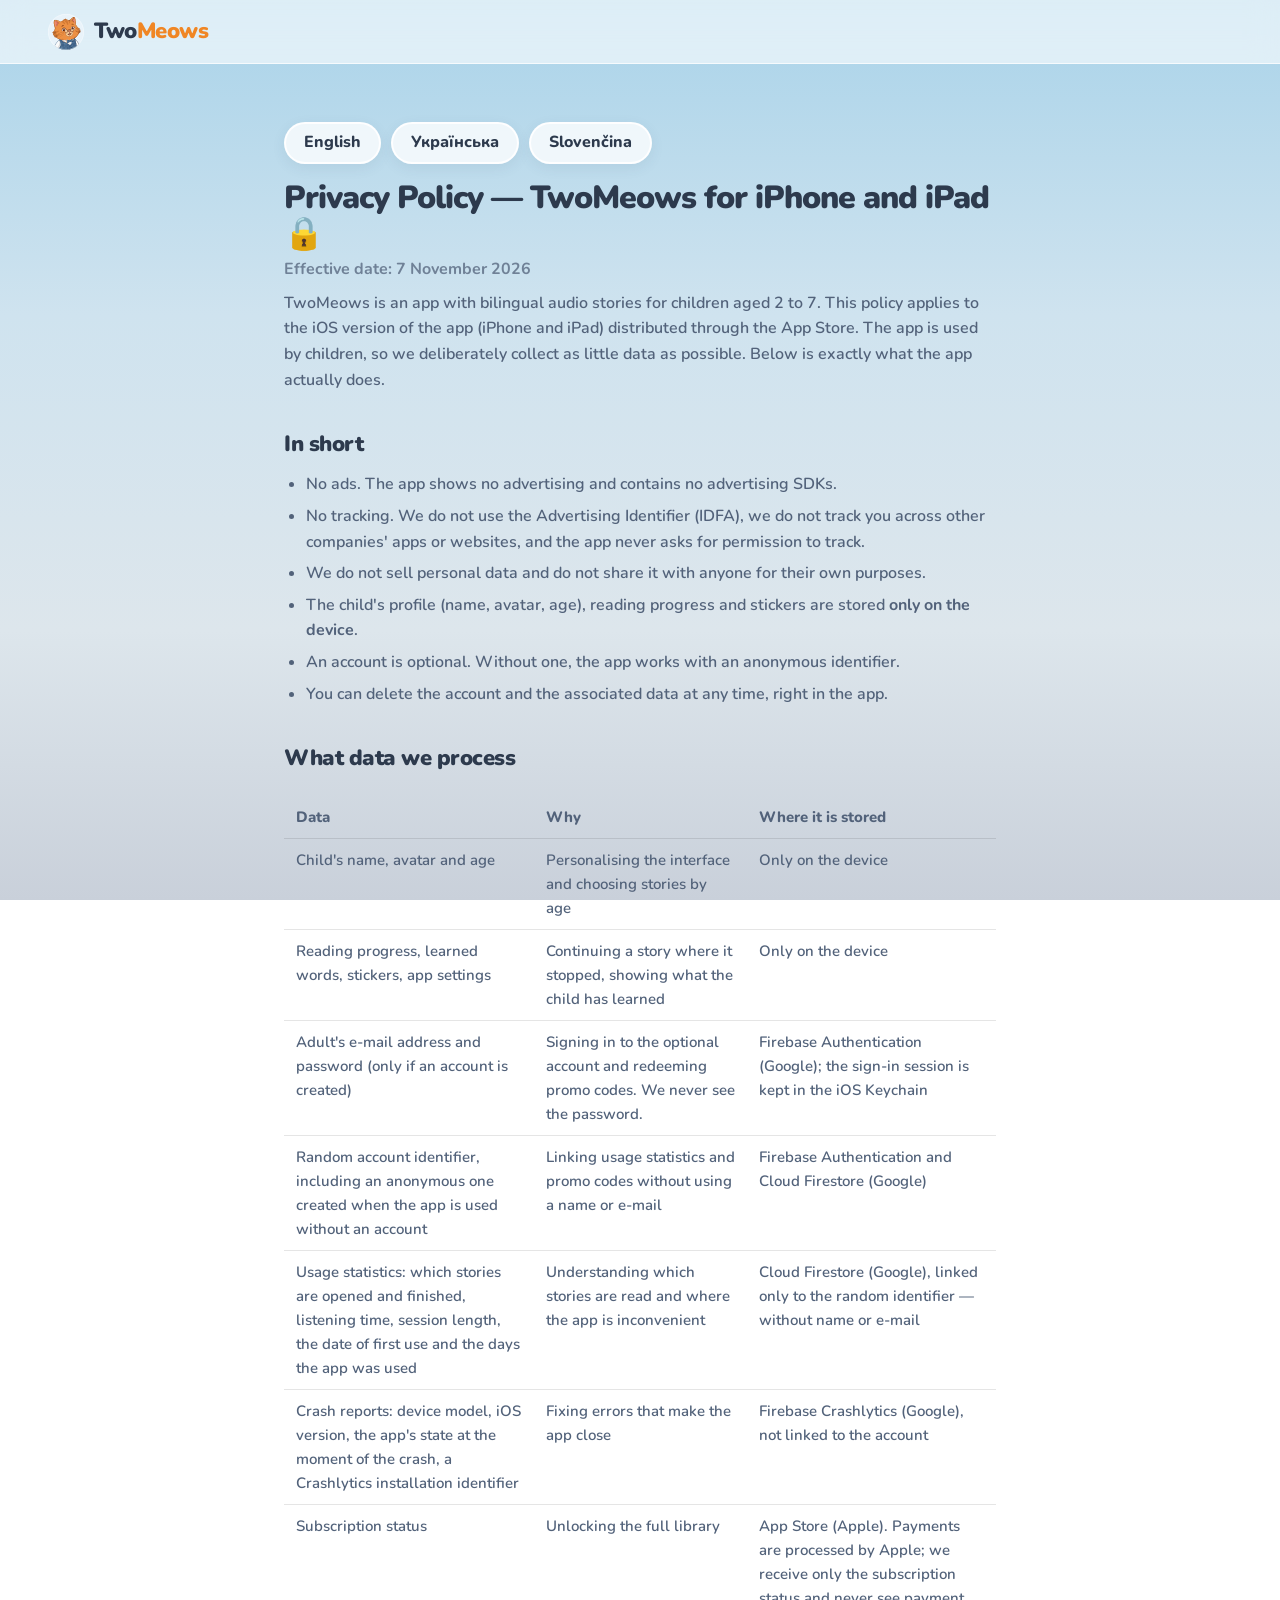
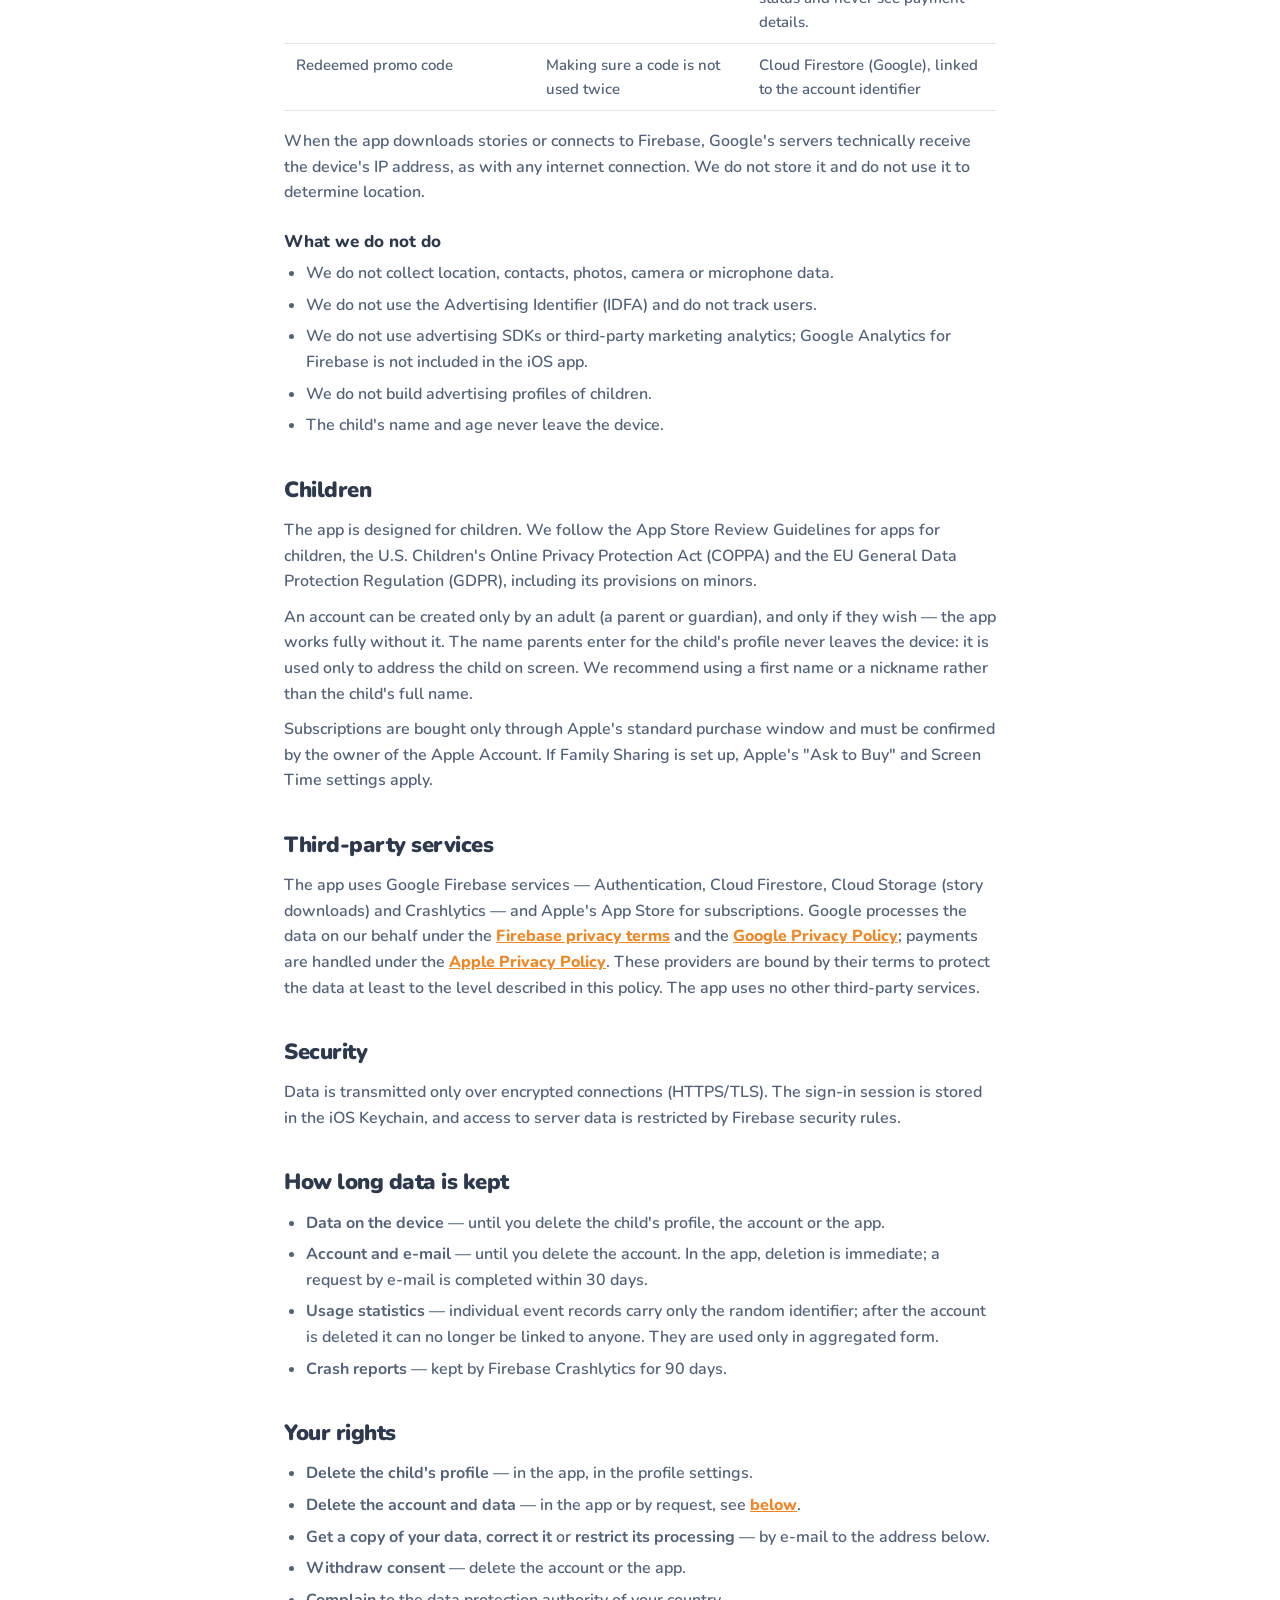
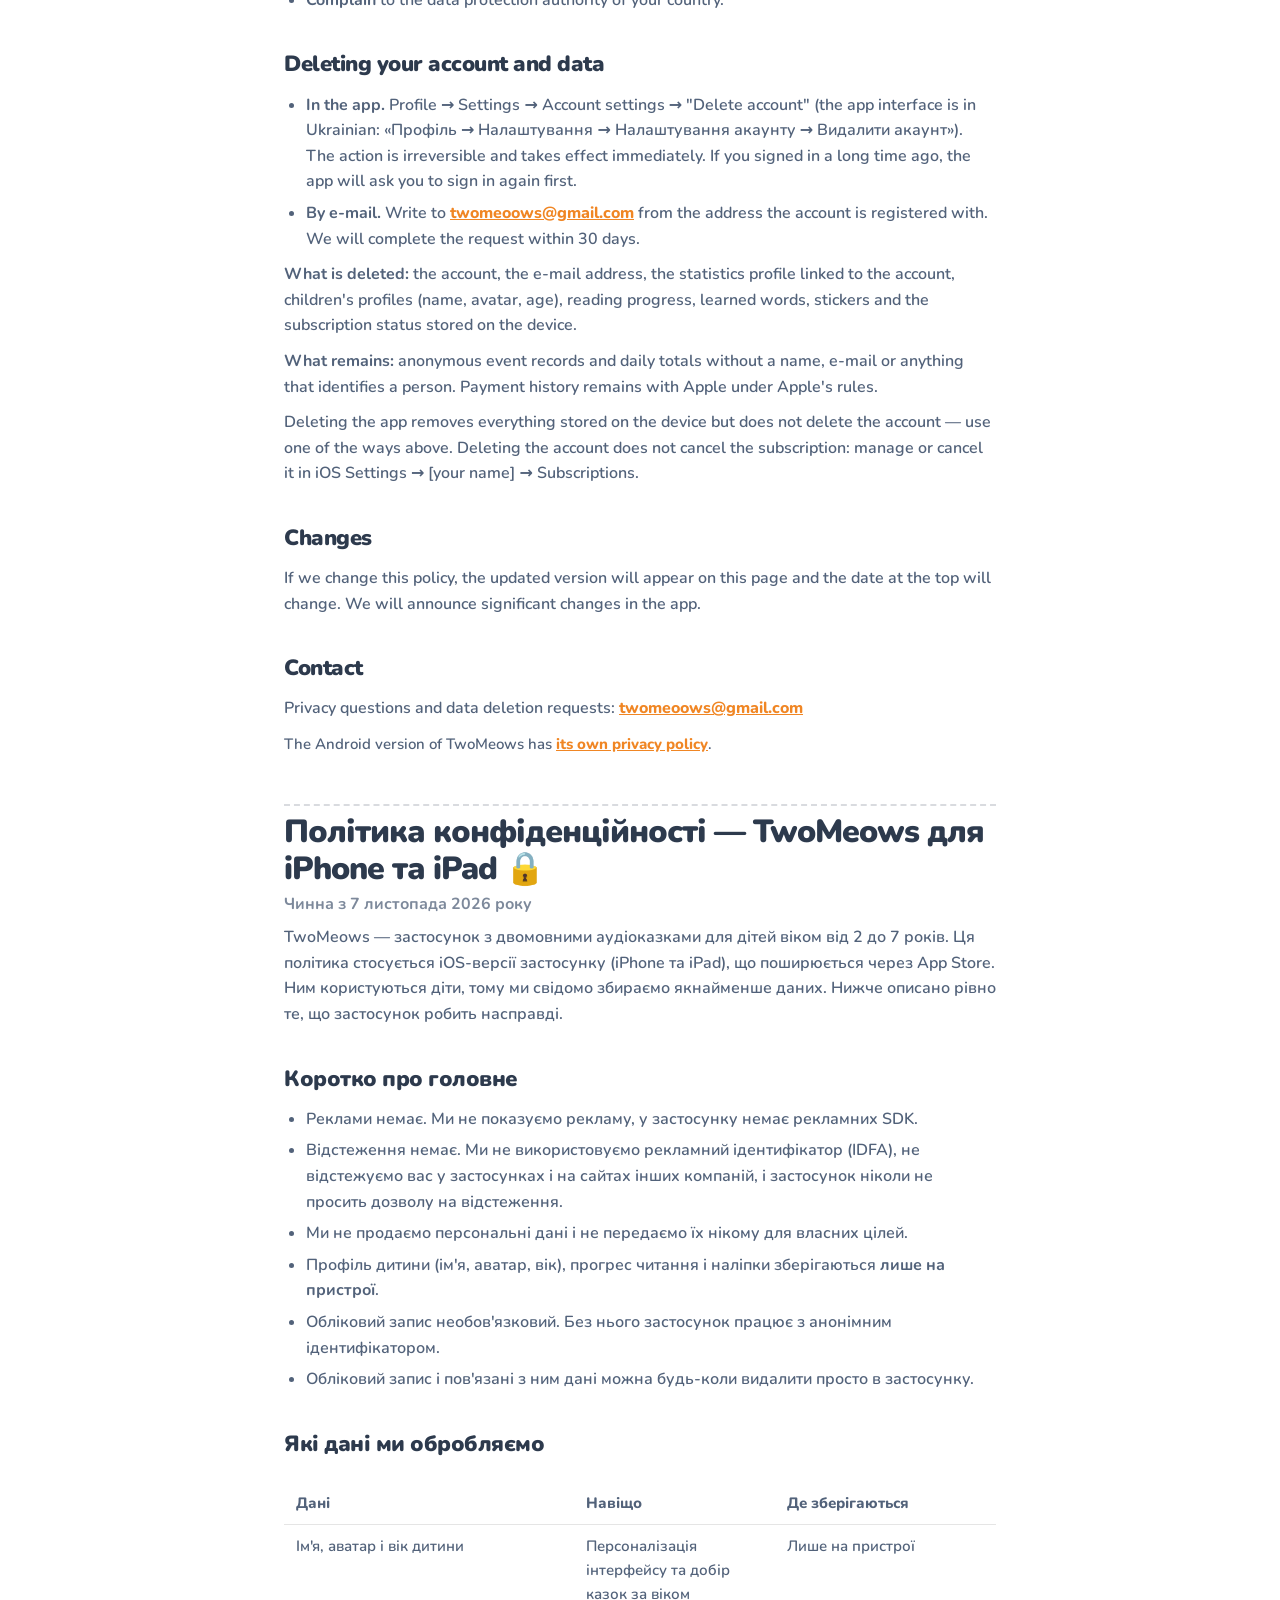
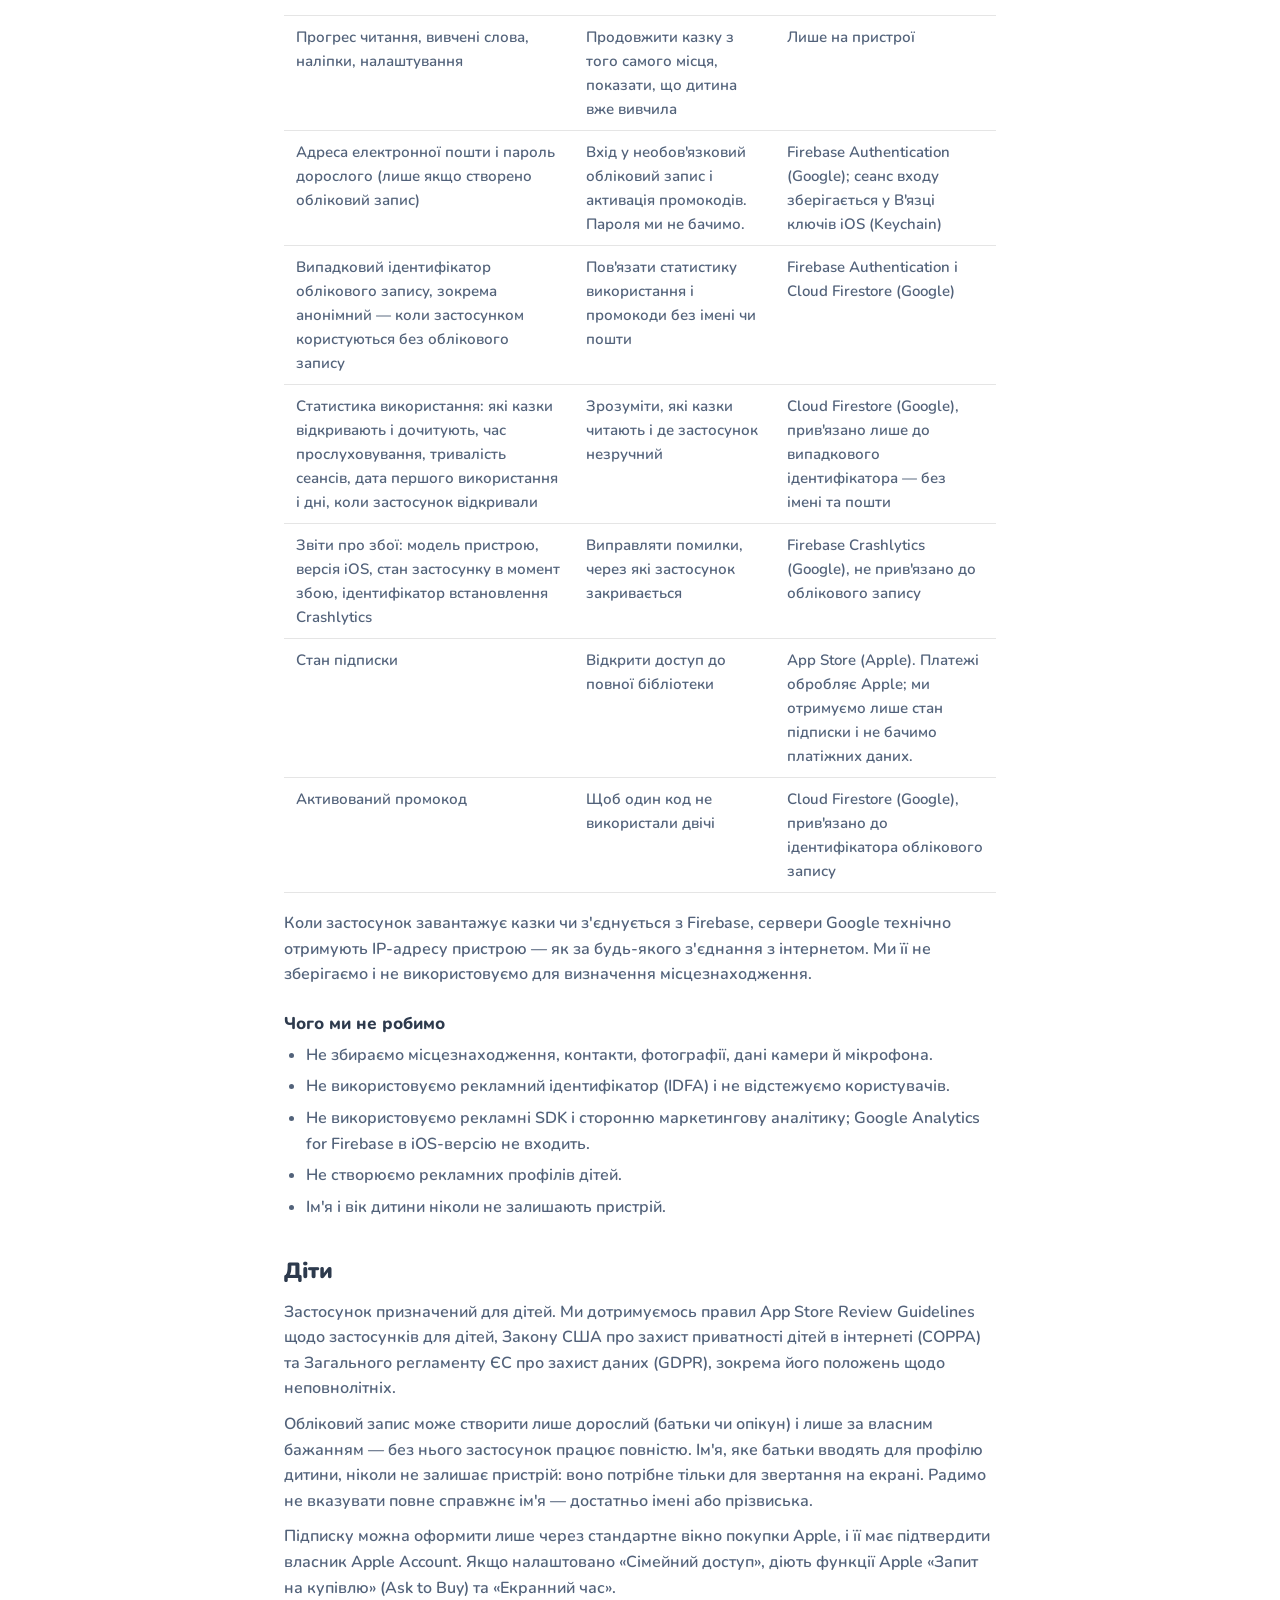
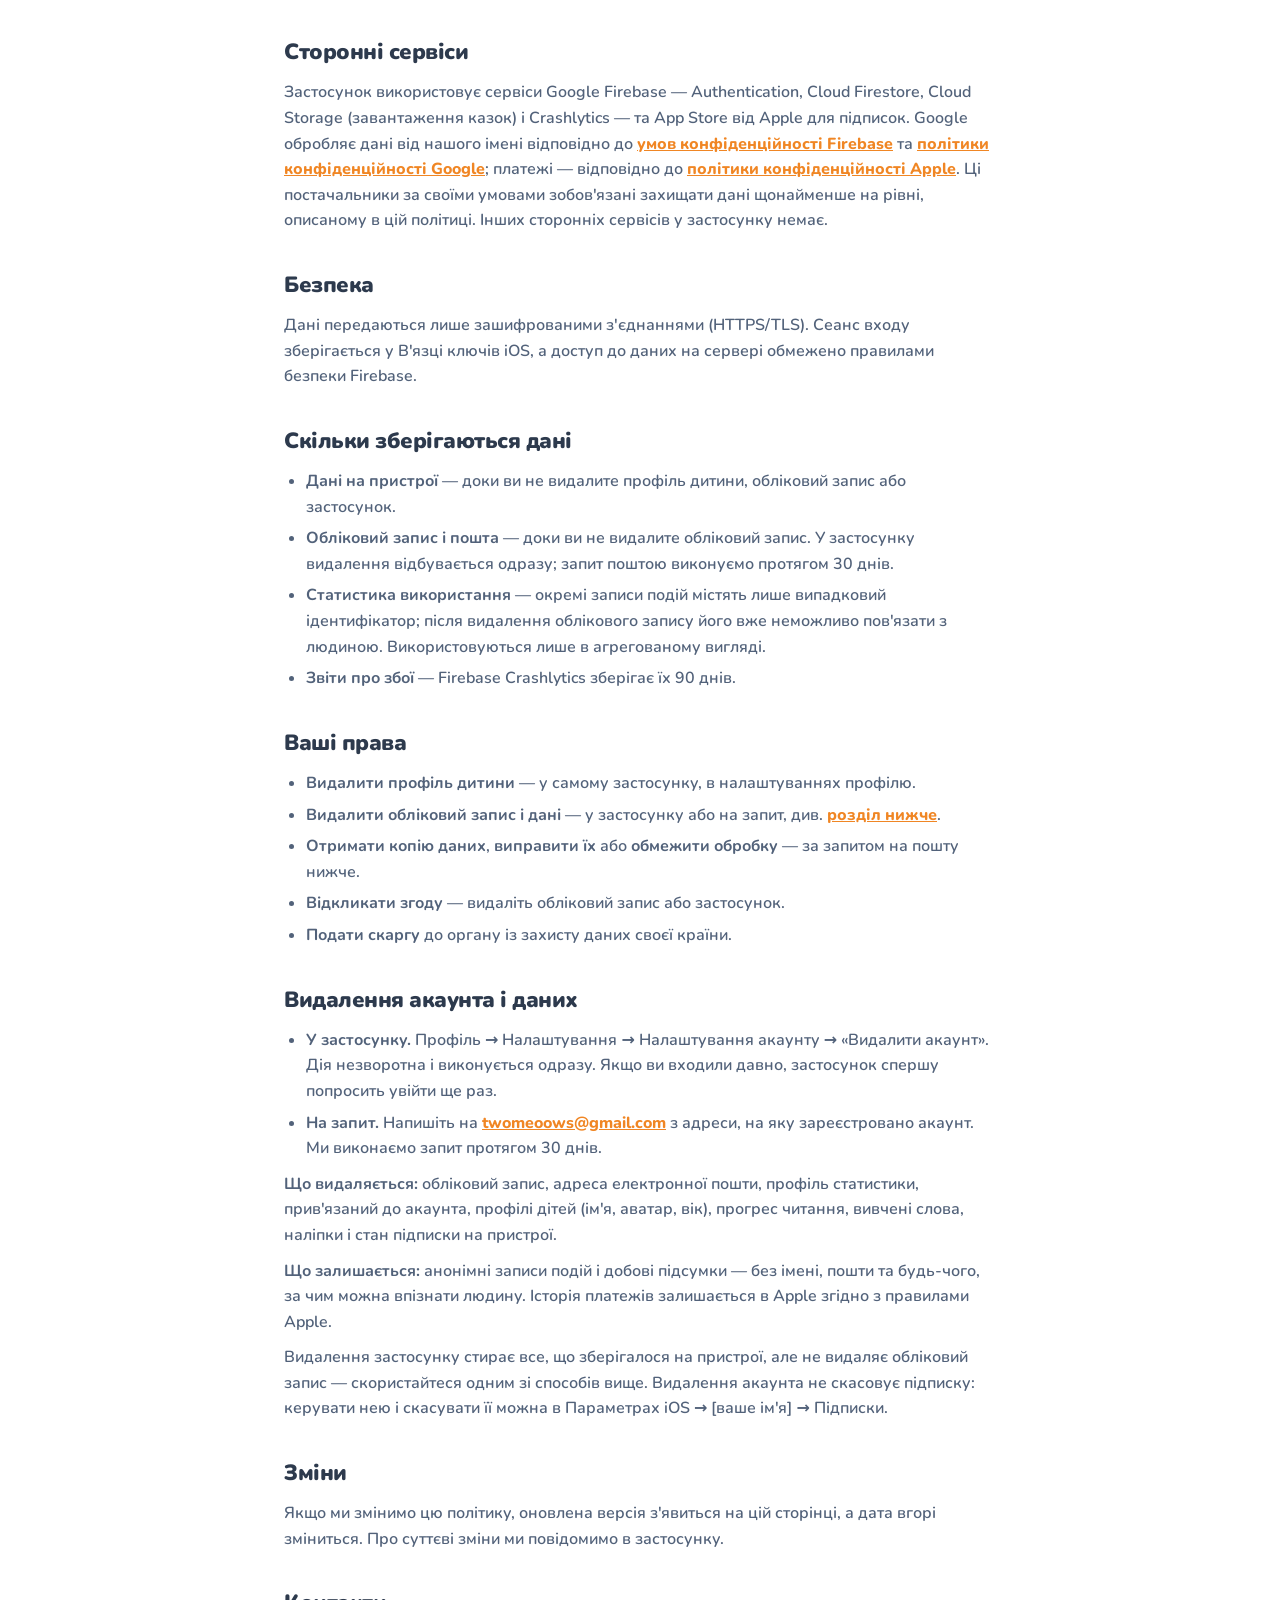
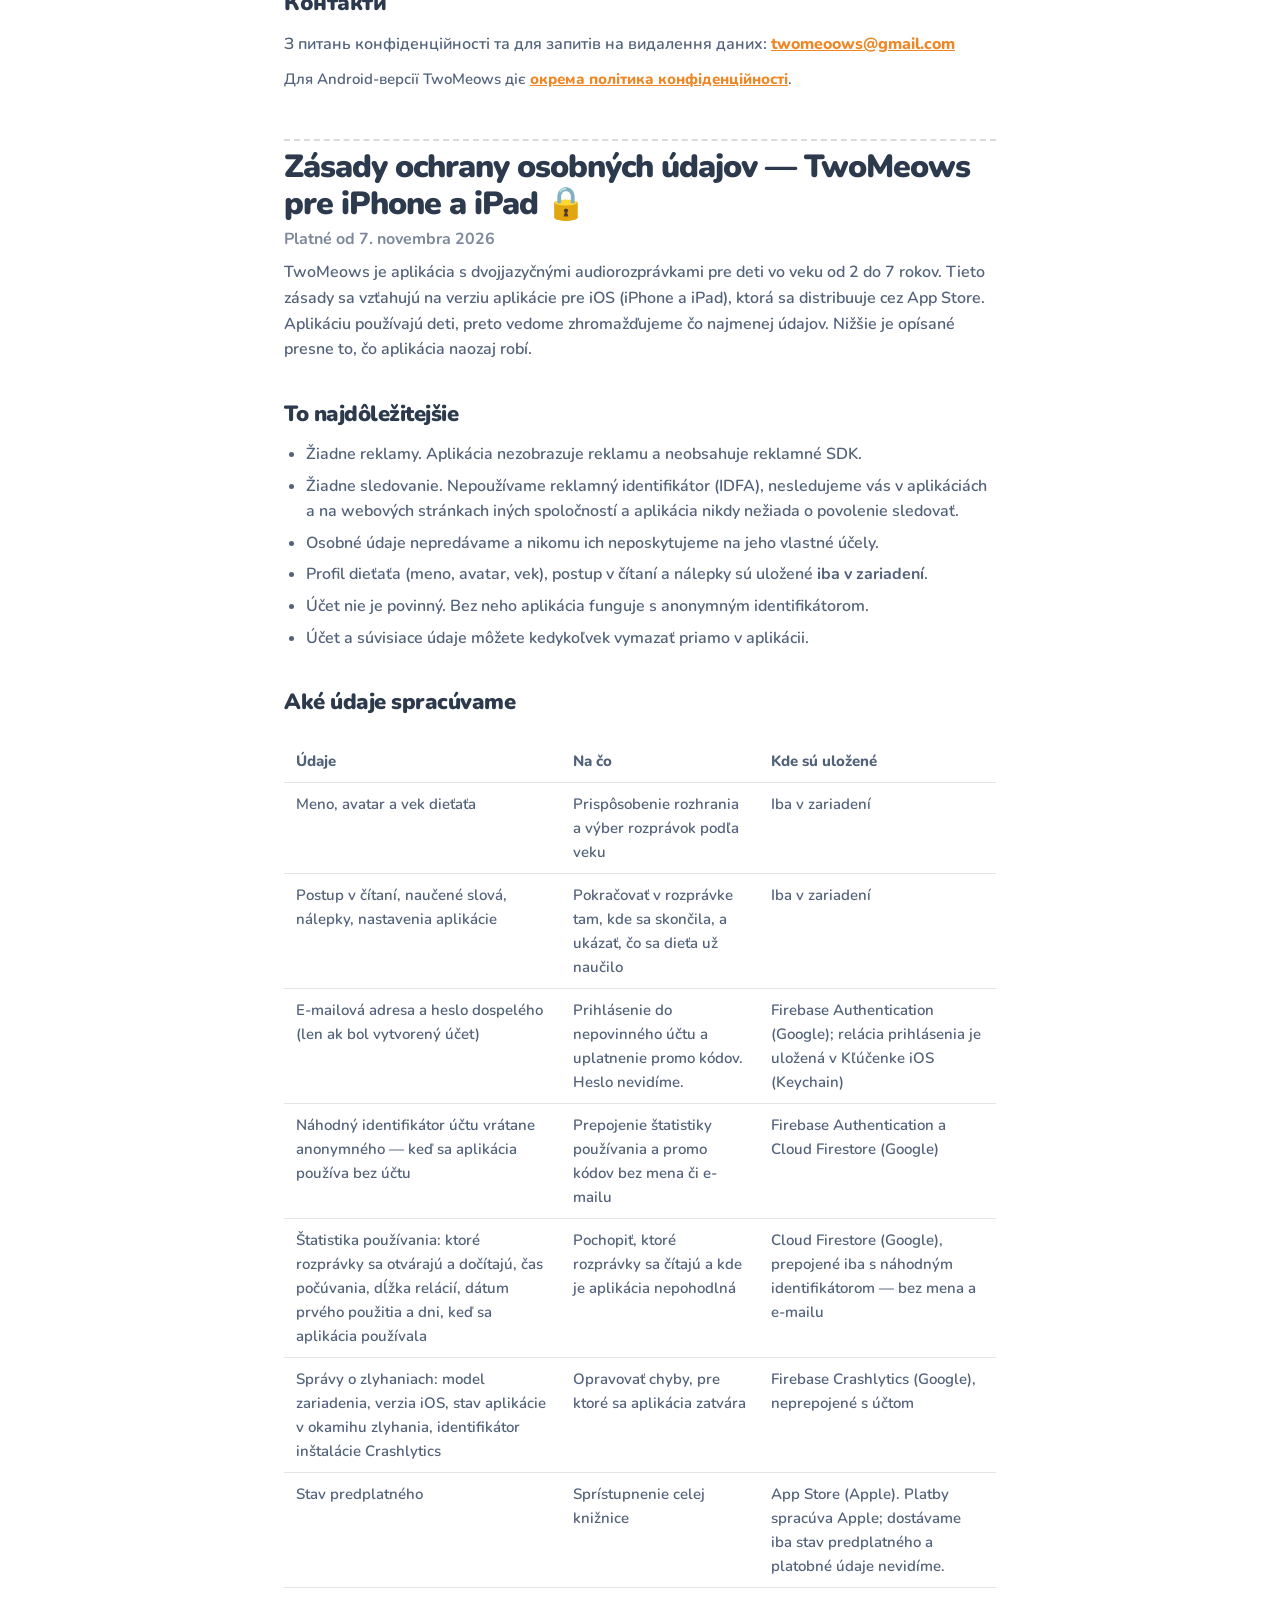
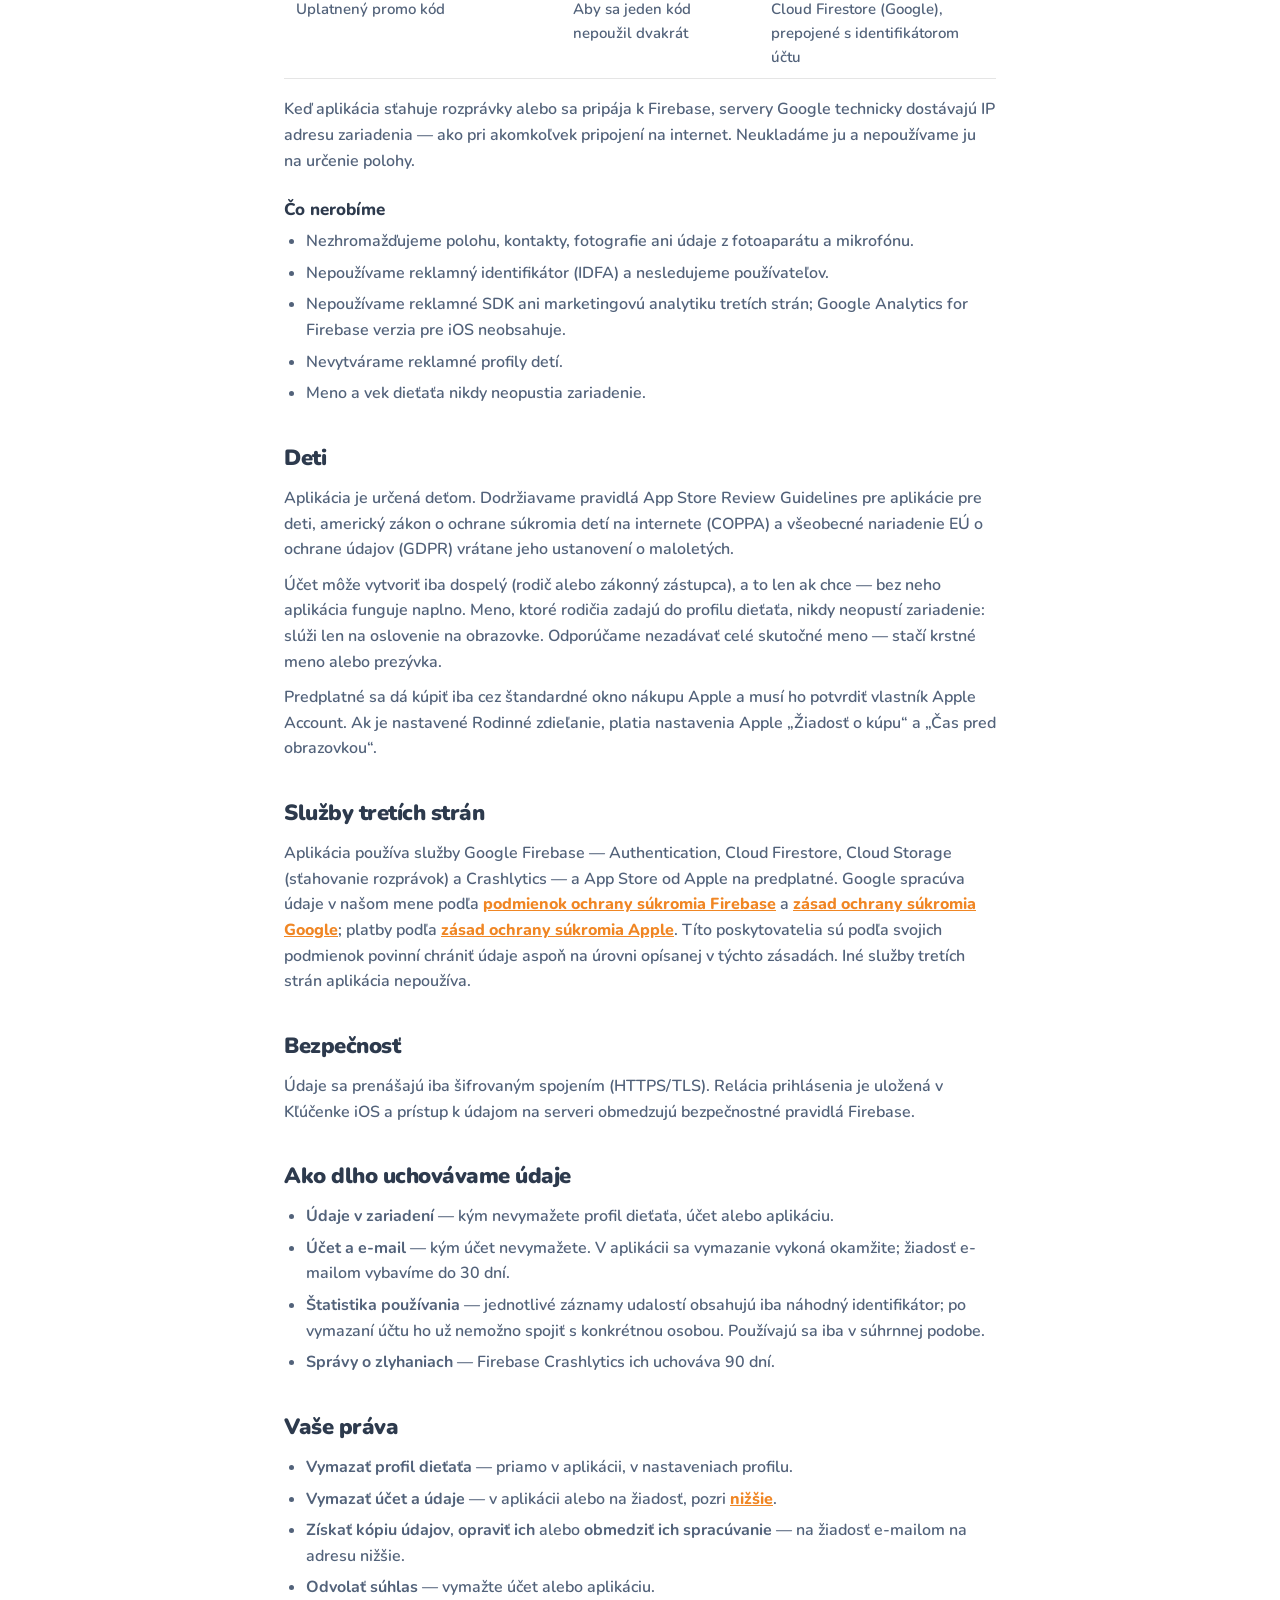
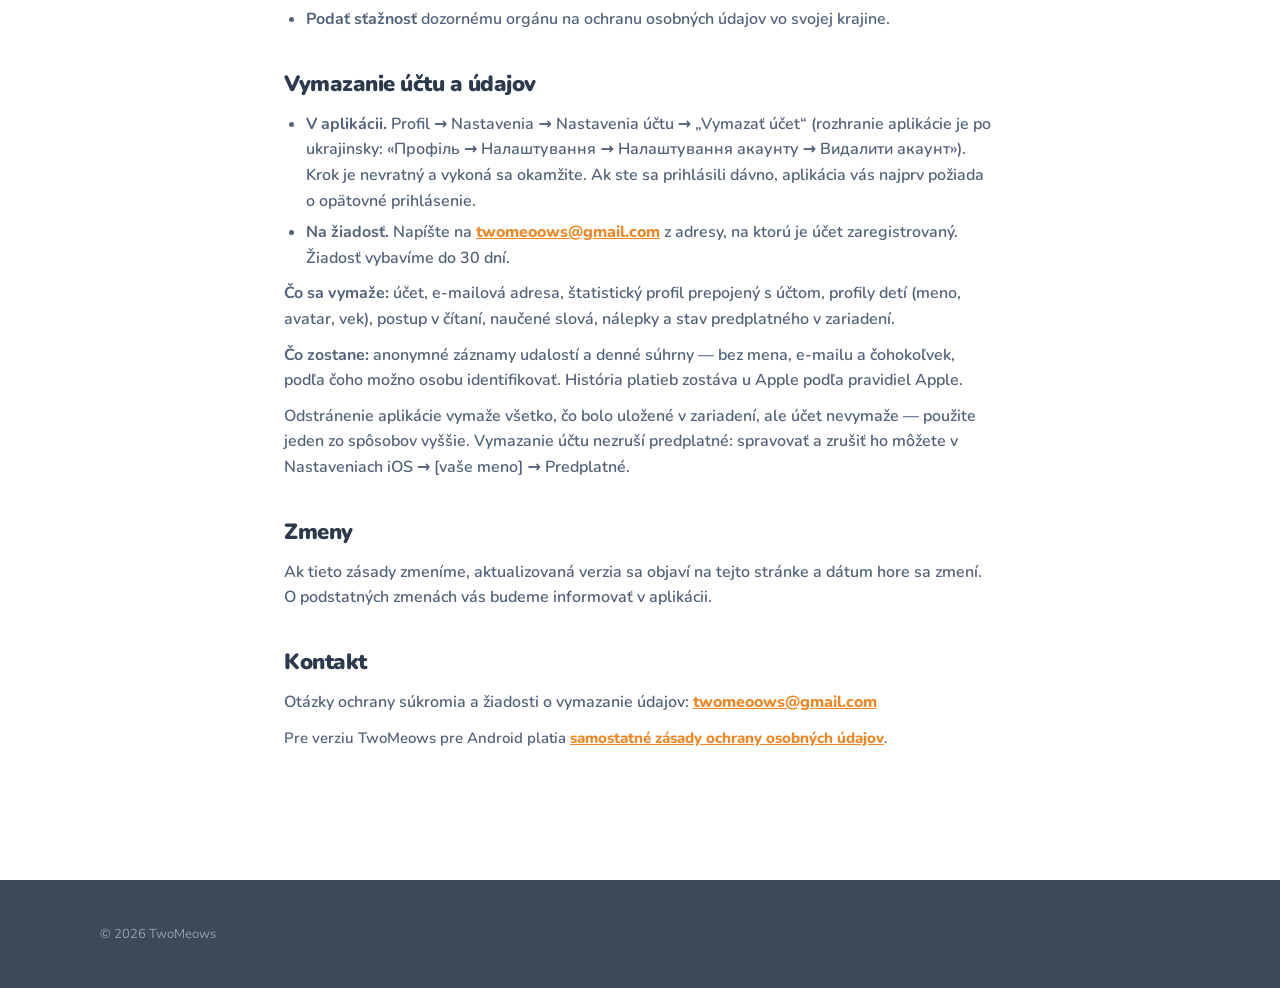
==== commit 50a8d93e: "Адреси політик для магазинів у README; iOS-політика: статистика без покупок Посилання на політику Tw" ====
--- a/privacy-ios.html
+++ b/privacy-ios.html
@@ -115,7 +115,7 @@
             <td>Firebase Authentication and Cloud Firestore (Google)</td>
           </tr>
           <tr>
-            <td>Usage statistics: which stories are opened and finished, listening time, session length, first-launch steps, the fact of a subscription purchase and its price</td>
+            <td>Usage statistics: which stories are opened and finished, listening time, session length, the date of first use and the days the app was used</td>
             <td>Understanding which stories are read and where the app is inconvenient</td>
             <td>Cloud Firestore (Google), linked only to the random identifier — without name or e-mail</td>
           </tr>
@@ -273,7 +273,7 @@
             <td>Firebase Authentication і Cloud Firestore (Google)</td>
           </tr>
           <tr>
-            <td>Статистика використання: які казки відкривають і дочитують, час прослуховування, тривалість сеансів, кроки першого запуску, факт оформлення підписки та її ціна</td>
+            <td>Статистика використання: які казки відкривають і дочитують, час прослуховування, тривалість сеансів, дата першого використання і дні, коли застосунок відкривали</td>
             <td>Зрозуміти, які казки читають і де застосунок незручний</td>
             <td>Cloud Firestore (Google), прив'язано лише до випадкового ідентифікатора — без імені та пошти</td>
           </tr>
@@ -433,7 +433,7 @@
             <td>Firebase Authentication a Cloud Firestore (Google)</td>
           </tr>
           <tr>
-            <td>Štatistika používania: ktoré rozprávky sa otvárajú a dočítajú, čas počúvania, dĺžka relácií, kroky pri prvom spustení, uzavretie predplatného a jeho cena</td>
+            <td>Štatistika používania: ktoré rozprávky sa otvárajú a dočítajú, čas počúvania, dĺžka relácií, dátum prvého použitia a dni, keď sa aplikácia používala</td>
             <td>Pochopiť, ktoré rozprávky sa čítajú a kde je aplikácia nepohodlná</td>
             <td>Cloud Firestore (Google), prepojené iba s náhodným identifikátorom — bez mena a e-mailu</td>
           </tr>
